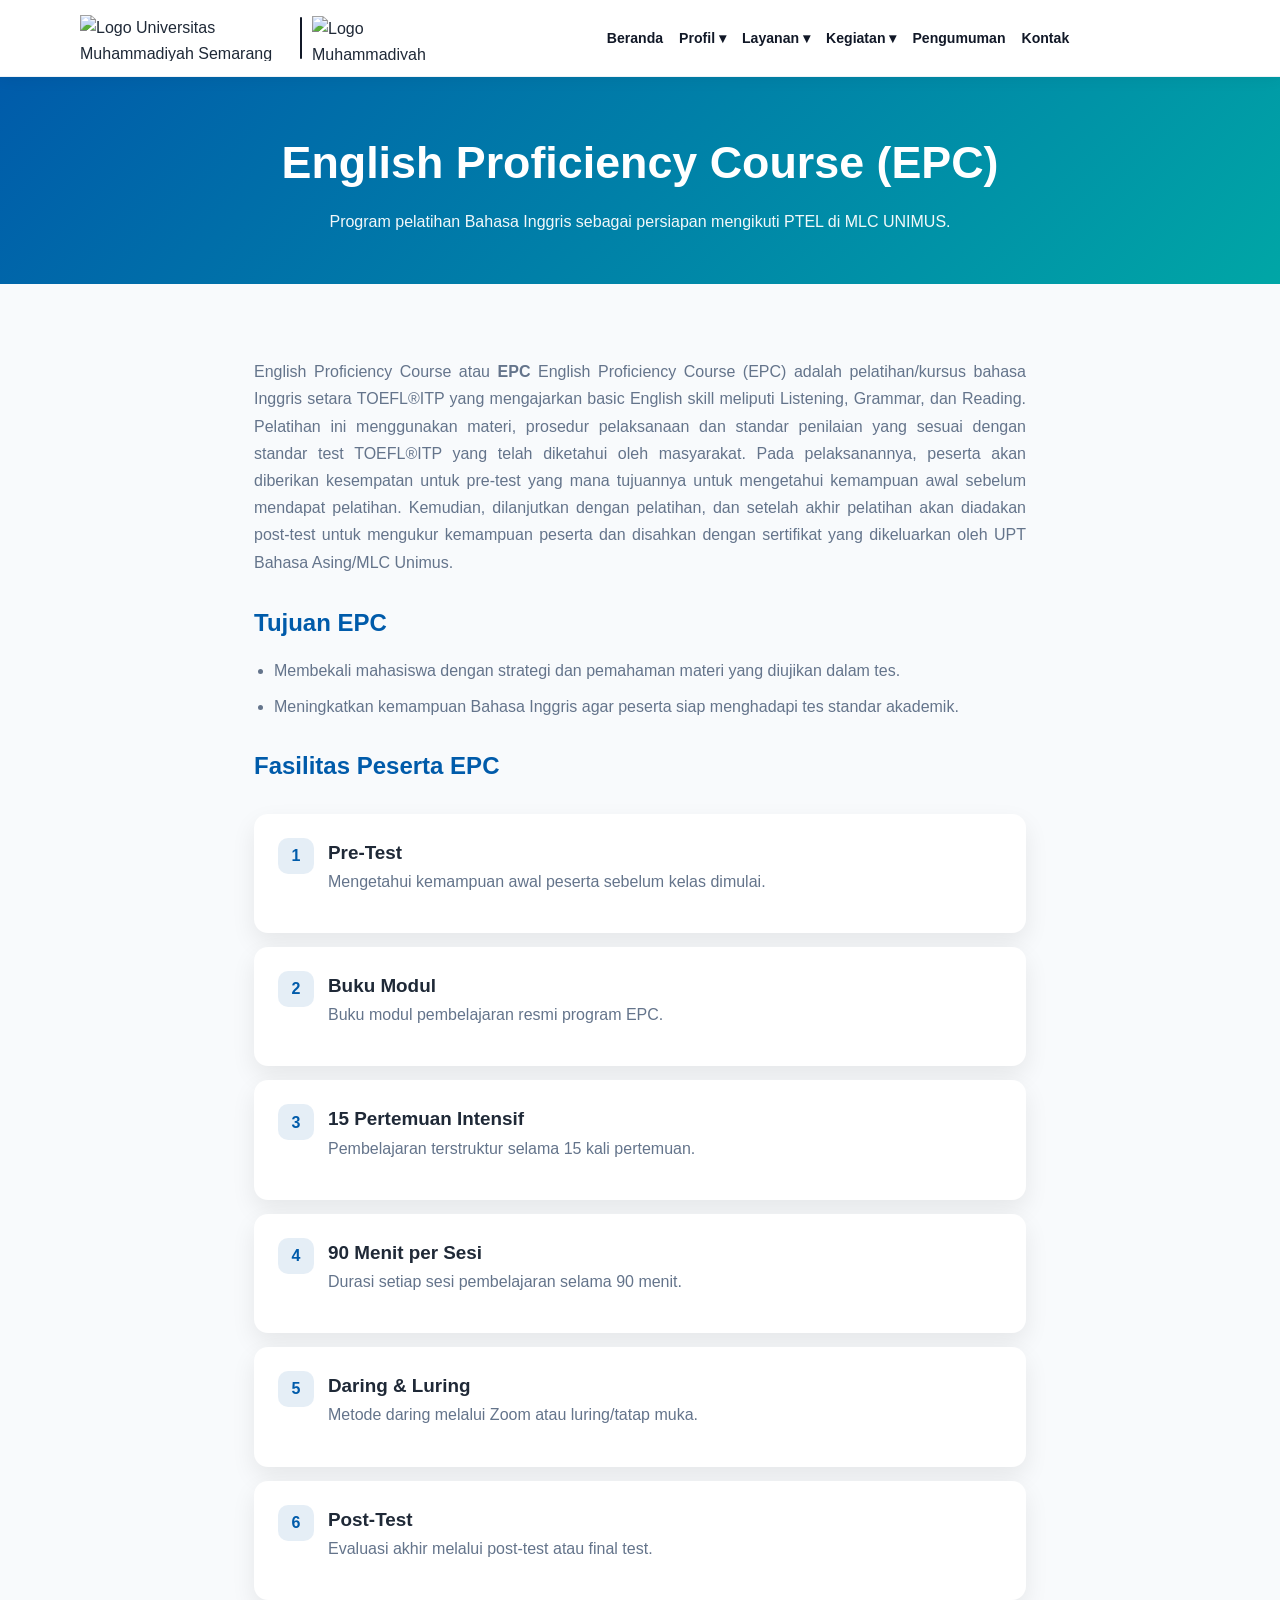
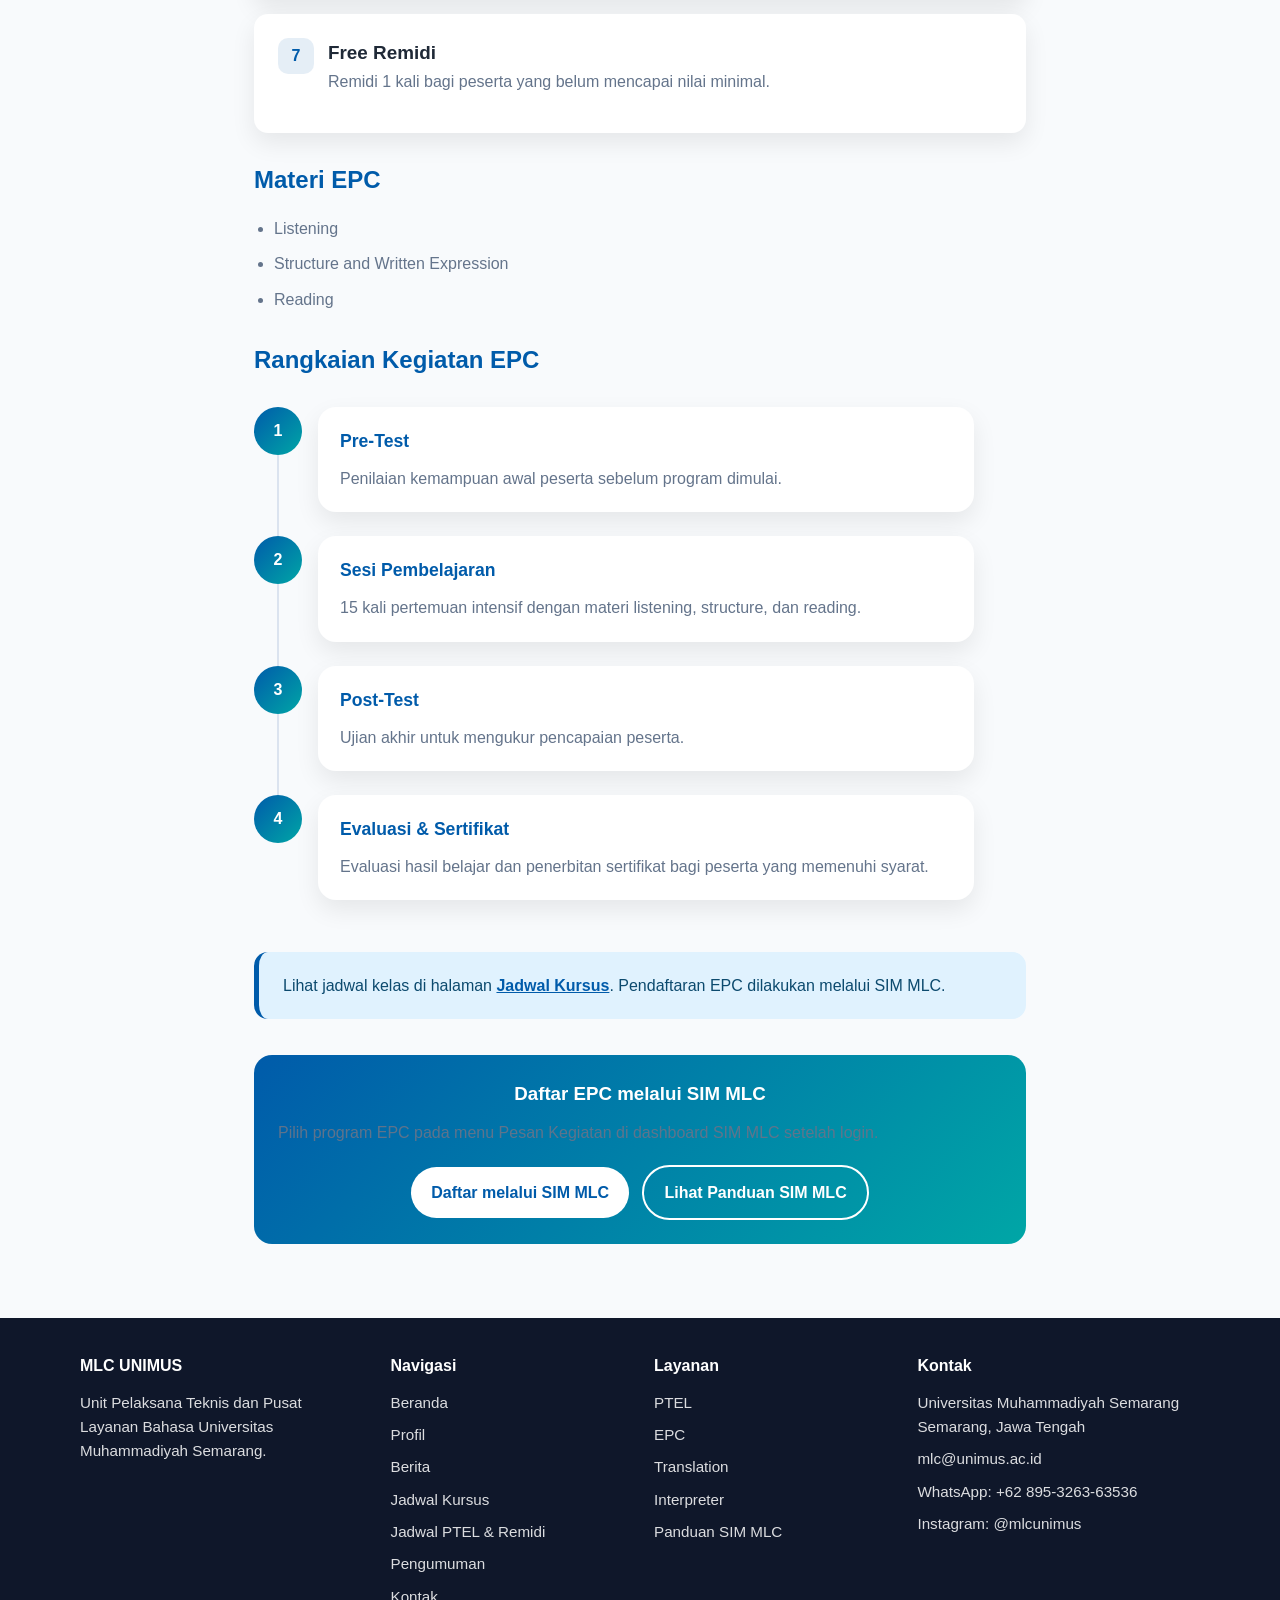
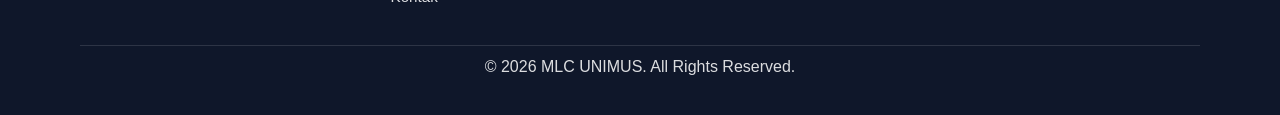
==== epc.html @ 9973e515 "Upload website MLC UNIMUS" ====
<!DOCTYPE html>
<html lang="id">
<head>
  <meta charset="UTF-8" />
  <meta name="viewport" content="width=device-width, initial-scale=1.0" />
  <title>EPC | MLC UNIMUS</title>
  <link rel="stylesheet" href="styles.css" />
</head>
<body data-page="epc">

  <div id="site-header"></div>

  <main>
    <section class="page-banner">
      <div class="container">
        <h1>English Proficiency Course (EPC)</h1>
        <p>Program pelatihan Bahasa Inggris sebagai persiapan mengikuti PTEL di MLC UNIMUS.</p>
      </div>
    </section>

    <section>
      <div class="container content-block">
        <p>
          English Proficiency Course atau <strong>EPC</strong> English Proficiency Course (EPC) adalah pelatihan/kursus bahasa Inggris setara TOEFL®ITP yang mengajarkan basic English skill meliputi Listening, Grammar, dan Reading. Pelatihan ini menggunakan materi, prosedur pelaksanaan dan standar penilaian yang sesuai dengan standar test TOEFL®ITP yang telah diketahui oleh masyarakat. Pada pelaksanannya, peserta akan diberikan kesempatan untuk pre-test yang mana tujuannya untuk mengetahui kemampuan awal sebelum mendapat pelatihan. Kemudian, dilanjutkan dengan pelatihan, dan setelah akhir pelatihan akan diadakan post-test untuk mengukur kemampuan peserta dan disahkan dengan sertifikat yang dikeluarkan oleh UPT Bahasa Asing/MLC Unimus.
        </p>

        <h2 style="color:var(--primary);margin:28px 0 12px;">Tujuan EPC</h2>
        <ul class="content-list">
          <li>Membekali mahasiswa dengan strategi dan pemahaman materi yang diujikan dalam tes.</li>
          <li>Meningkatkan kemampuan Bahasa Inggris agar peserta siap menghadapi tes standar akademik.</li>
        </ul>

        <h2 style="color:var(--primary);margin:28px 0 12px;">Fasilitas Peserta EPC</h2>
        <div class="feature-list">
          <div class="feature-item"><span>1</span><div><strong>Pre-Test</strong><p>Mengetahui kemampuan awal peserta sebelum kelas dimulai.</p></div></div>
          <div class="feature-item"><span>2</span><div><strong>Buku Modul</strong><p>Buku modul pembelajaran resmi program EPC.</p></div></div>
          <div class="feature-item"><span>3</span><div><strong>15 Pertemuan Intensif</strong><p>Pembelajaran terstruktur selama 15 kali pertemuan.</p></div></div>
          <div class="feature-item"><span>4</span><div><strong>90 Menit per Sesi</strong><p>Durasi setiap sesi pembelajaran selama 90 menit.</p></div></div>
          <div class="feature-item"><span>5</span><div><strong>Daring &amp; Luring</strong><p>Metode daring melalui Zoom atau luring/tatap muka.</p></div></div>
          <div class="feature-item"><span>6</span><div><strong>Post-Test</strong><p>Evaluasi akhir melalui post-test atau final test.</p></div></div>
          <div class="feature-item"><span>7</span><div><strong>Free Remidi</strong><p>Remidi 1 kali bagi peserta yang belum mencapai nilai minimal.</p></div></div>
        </div>

        <h2 style="color:var(--primary);margin:28px 0 12px;">Materi EPC</h2>
        <ul class="content-list">
          <li>Listening</li>
          <li>Structure and Written Expression</li>
          <li>Reading</li>
        </ul>

        <h2 style="color:var(--primary);margin:28px 0 12px;">Rangkaian Kegiatan EPC</h2>
        <div class="guide-timeline">
          <div class="guide-timeline-item">
            <div class="guide-timeline-marker">1</div>
            <div class="guide-timeline-body"><h3>Pre-Test</h3><p>Penilaian kemampuan awal peserta sebelum program dimulai.</p></div>
          </div>
          <div class="guide-timeline-item">
            <div class="guide-timeline-marker">2</div>
            <div class="guide-timeline-body"><h3>Sesi Pembelajaran</h3><p>15 kali pertemuan intensif dengan materi listening, structure, dan reading.</p></div>
          </div>
          <div class="guide-timeline-item">
            <div class="guide-timeline-marker">3</div>
            <div class="guide-timeline-body"><h3>Post-Test</h3><p>Ujian akhir untuk mengukur pencapaian peserta.</p></div>
          </div>
          <div class="guide-timeline-item">
            <div class="guide-timeline-marker">4</div>
            <div class="guide-timeline-body"><h3>Evaluasi &amp; Sertifikat</h3><p>Evaluasi hasil belajar dan penerbitan sertifikat bagi peserta yang memenuhi syarat.</p></div>
          </div>
        </div>

        <div class="info-box">
          <p>Lihat jadwal kelas di halaman <a href="jadwal-kursus.html">Jadwal Kursus</a>. Pendaftaran EPC dilakukan melalui SIM MLC.</p>
        </div>

        <div class="cta-box">
          <h3>Daftar EPC melalui SIM MLC</h3>
          <p>Pilih program EPC pada menu Pesan Kegiatan di dashboard SIM MLC setelah login.</p>
          <a href="http://sim.mlc.unimus.ac.id/login" class="btn btn-primary" target="_blank" rel="noopener">Daftar melalui SIM MLC</a>
          &nbsp;
          <a href="panduan-sim.html" class="btn btn-outline">Lihat Panduan SIM MLC</a>
        </div>
      </div>
    </section>
  </main>

  <div id="site-footer"></div>
  <script src="data.js"></script>
  <script src="main.js"></script>
</body>
</html>
---- styles.css ----
:root {
  --primary: #005baa;
  --secondary: #00a6a6;
  --dark: #1f2937;
  --light: #f8fafc;
  --muted: #64748b;
  --white: #ffffff;
  --radius: 18px;
  --shadow: 0 10px 25px rgba(0, 0, 0, 0.08);
}

* {
  margin: 0;
  padding: 0;
  box-sizing: border-box;
  scroll-behavior: smooth;
}

body {
  font-family: Arial, Helvetica, sans-serif;
  color: var(--dark);
  background: var(--light);
  line-height: 1.6;
}

a {
  text-decoration: none;
  color: inherit;
}

img {
  max-width: 100%;
  display: block;
}

.container {
  width: min(1120px, 92%);
  margin: auto;
}

header {
  position: sticky;
  top: 0;
  z-index: 1000;
  background: rgba(255, 255, 255, 0.95);
  backdrop-filter: blur(10px);
  box-shadow: 0 2px 15px rgba(0, 0, 0, 0.06);
}

.navbar {
  display: flex;
  justify-content: space-between;
  align-items: center;
  padding: 16px 0;
}

.brand {
  display: flex;
  align-items: center;
  gap: 12px;
  flex-shrink: 0;
  color: var(--primary);
}

.site-logo {
  height: 56px;
  width: auto;
  object-fit: contain;
  display: block;
}

@media (max-width: 768px) {
  .site-logo {
    height: 42px;
  }
}

nav {
  position: relative;
}

nav ul {
  list-style: none;
  display: flex;
  gap: 20px;
  align-items: center;
  flex-wrap: wrap;
  justify-content: flex-end;
}

.nav-dropdown {
  position: relative;
}

.nav-dropdown > button {
  background: none;
  border: none;
  font: inherit;
  font-weight: 600;
  color: var(--dark);
  cursor: pointer;
  padding: 0;
  display: flex;
  align-items: center;
  gap: 4px;
}

.nav-dropdown > button:hover,
.nav-dropdown.open > button {
  color: var(--primary);
}

.nav-dropdown ul {
  display: none;
  position: absolute;
  top: calc(100% + 10px);
  right: 0;
  min-width: 220px;
  flex-direction: column;
  align-items: stretch;
  gap: 0;
  background: var(--white);
  padding: 10px 0;
  border-radius: 14px;
  box-shadow: var(--shadow);
  z-index: 100;
}

.nav-dropdown.open ul {
  display: flex;
}

.nav-dropdown ul a {
  display: block;
  padding: 10px 18px;
}

.nav-dropdown ul a:hover {
  background: #eef6ff;
}

nav a {
  font-weight: 600;
  color: var(--dark);
  transition: 0.2s;
}

nav a:hover,
nav a.active {
  color: var(--primary);
}

.menu-toggle {
  display: none;
  border: none;
  background: var(--primary);
  color: var(--white);
  padding: 10px 12px;
  border-radius: 10px;
  cursor: pointer;
}

.hero {
  padding: 90px 0;
  background: linear-gradient(135deg, rgba(0, 91, 170, 0.95), rgba(0, 166, 166, 0.9)),
    url('https://images.unsplash.com/photo-1523050854058-8df90110c9f1?auto=format&fit=crop&w=1600&q=80');
  background-size: cover;
  background-position: center;
  color: var(--white);
}

.page-banner {
  padding: 64px 0;
  background: linear-gradient(135deg, var(--primary), var(--secondary));
  color: var(--white);
  text-align: center;
}

.page-banner h1 {
  font-size: clamp(1.8rem, 4vw, 2.8rem);
  margin-bottom: 10px;
}

.page-banner p {
  opacity: 0.95;
  max-width: 640px;
  margin: 0 auto;
}

.page-banner-sm {
  padding: 36px 0;
}

.hero-grid {
  display: grid;
  grid-template-columns: 1.15fr 0.85fr;
  gap: 40px;
  align-items: center;
}

.hero h1 {
  font-size: clamp(2.1rem, 5vw, 4rem);
  line-height: 1.12;
  margin-bottom: 20px;
}

.hero p {
  font-size: 1.08rem;
  opacity: 0.95;
  margin-bottom: 28px;
}

.button-group {
  display: flex;
  gap: 14px;
  flex-wrap: wrap;
}

.btn {
  display: inline-block;
  padding: 13px 20px;
  border-radius: 999px;
  font-weight: 700;
  transition: 0.25s;
}

.btn-primary {
  background: var(--white);
  color: var(--primary);
}

.btn-outline {
  border: 2px solid var(--white);
  color: var(--white);
}

.btn:hover {
  transform: translateY(-2px);
  box-shadow: 0 8px 20px rgba(0, 0, 0, 0.15);
}

.hero-card {
  background: rgba(255, 255, 255, 0.14);
  border: 1px solid rgba(255, 255, 255, 0.25);
  border-radius: var(--radius);
  padding: 28px;
  backdrop-filter: blur(8px);
}

.hero-card h3 {
  margin-bottom: 14px;
  font-size: 1.35rem;
}

.hero-card li {
  margin-left: 20px;
  margin-bottom: 8px;
}

section {
  padding: 76px 0;
  scroll-margin-top: 88px;
}

.section-title {
  text-align: center;
  margin-bottom: 42px;
}

.section-title span {
  color: var(--secondary);
  font-weight: 800;
  text-transform: uppercase;
  letter-spacing: 1px;
  font-size: 0.88rem;
}

.section-title h2 {
  font-size: clamp(1.8rem, 4vw, 2.6rem);
  margin-top: 8px;
  color: var(--dark);
}

.section-title p {
  color: var(--muted);
  max-width: 680px;
  margin: 10px auto 0;
}

.cards {
  display: grid;
  grid-template-columns: repeat(3, 1fr);
  gap: 22px;
}

.cards-services {
  grid-template-columns: repeat(4, 1fr);
}

.card {
  background: var(--white);
  border-radius: var(--radius);
  padding: 26px;
  box-shadow: var(--shadow);
  transition: 0.25s;
}

.card:hover {
  transform: translateY(-5px);
}

a.card {
  display: block;
  color: inherit;
}

.hero-card a {
  color: var(--white);
  text-decoration: underline;
  text-underline-offset: 3px;
}

.icon {
  width: 52px;
  height: 52px;
  border-radius: 14px;
  background: rgba(0, 91, 170, 0.1);
  color: var(--primary);
  display: grid;
  place-items: center;
  font-size: 1.6rem;
  margin-bottom: 18px;
}

.card h3 {
  margin-bottom: 10px;
  color: var(--primary);
}

.card p {
  color: var(--muted);
}

.about-grid {
  display: grid;
  grid-template-columns: 0.9fr 1.1fr;
  gap: 36px;
  align-items: center;
}

.about-image {
  min-height: 360px;
  border-radius: var(--radius);
  background: url('images/cover.png');
  background-size: cover;
  background-position: center;
  box-shadow: var(--shadow);
}

.about-content h2 {
  font-size: 2.1rem;
  margin-bottom: 16px;
}

.about-content p {
  color: var(--muted);
  margin-bottom: 14px;
}

.stats {
  display: grid;
  grid-template-columns: repeat(3, 1fr);
  gap: 16px;
  margin-top: 24px;
}

.stat {
  background: var(--white);
  border-radius: 16px;
  padding: 20px;
  text-align: center;
  box-shadow: var(--shadow);
}

.stat strong {
  display: block;
  font-size: 1.7rem;
  color: var(--primary);
}

.program-list {
  display: grid;
  grid-template-columns: repeat(2, 1fr);
  gap: 18px;
}

.program-item {
  background: var(--white);
  padding: 22px;
  border-radius: var(--radius);
  box-shadow: var(--shadow);
  border-left: 5px solid var(--secondary);
}

.program-item h3 {
  color: var(--primary);
  margin-bottom: 8px;
}

.program-item p {
  color: var(--muted);
}

.gallery {
  display: grid;
  grid-template-columns: repeat(3, 1fr);
  gap: 18px;
}

.gallery-item {
  height: 230px;
  border-radius: var(--radius);
  background-size: cover;
  background-position: center;
  box-shadow: var(--shadow);
  overflow: hidden;
  position: relative;
}

.gallery-item::after {
  content: attr(data-title);
  position: absolute;
  left: 0;
  right: 0;
  bottom: 0;
  padding: 16px;
  color: var(--white);
  font-weight: 700;
  background: linear-gradient(transparent, rgba(0, 0, 0, 0.75));
}

.contact-grid {
  display: grid;
  grid-template-columns: 0.8fr 1.2fr;
  gap: 24px;
}

.contact-info,
.contact-form {
  background: var(--white);
  padding: 28px;
  border-radius: var(--radius);
  box-shadow: var(--shadow);
}

.contact-info p {
  margin-bottom: 14px;
  color: var(--muted);
}

form {
  display: grid;
  gap: 14px;
}

input,
textarea,
select {
  width: 100%;
  padding: 13px 14px;
  border: 1px solid #dbe3ef;
  border-radius: 12px;
  font: inherit;
  outline: none;
}

input:focus,
textarea:focus,
select:focus {
  border-color: var(--primary);
}

textarea {
  min-height: 120px;
  resize: vertical;
}

.submit-btn {
  border: none;
  background: var(--primary);
  color: var(--white);
  padding: 14px 18px;
  border-radius: 12px;
  font-weight: 700;
  cursor: pointer;
  transition: 0.2s;
}

.submit-btn:hover {
  background: #00437f;
}

footer {
  background: #0f172a;
  color: var(--white);
  padding: 35px 0;
  text-align: center;
}

footer p {
  opacity: 0.85;
}

.footer-grid {
  display: grid;
  grid-template-columns: 1.2fr 1fr 1fr;
  gap: 28px;
  text-align: left;
  margin-bottom: 28px;
}

.footer-grid h4 {
  margin-bottom: 12px;
  color: var(--white);
}

.footer-grid a,
.footer-grid p {
  display: block;
  opacity: 0.85;
  margin-bottom: 8px;
  font-size: 0.95rem;
}

.footer-grid a:hover {
  opacity: 1;
  color: var(--secondary);
}

.section-alt {
  background: #eef6ff;
}

.content-block {
  max-width: 820px;
  margin: 0 auto;
}

.content-block p {
  color: var(--muted);
  margin-bottom: 14px;
}

.feature-list {
  display: grid;
  gap: 14px;
  margin: 28px 0;
}

.feature-item {
  display: flex;
  gap: 14px;
  align-items: flex-start;
  background: var(--white);
  padding: 18px 20px;
  border-radius: 14px;
  box-shadow: var(--shadow);
}

.feature-item span {
  flex-shrink: 0;
  width: 36px;
  height: 36px;
  border-radius: 10px;
  background: rgba(0, 91, 170, 0.1);
  color: var(--primary);
  display: grid;
  place-items: center;
  font-weight: 800;
}

.cta-box {
  background: linear-gradient(135deg, var(--primary), var(--secondary));
  color: var(--white);
  padding: 32px;
  border-radius: var(--radius);
  text-align: center;
  margin-top: 36px;
}

.cta-box h3 {
  margin-bottom: 10px;
}

.cta-box p {
  opacity: 0.95;
  margin-bottom: 18px;
}

.cta-box .btn-primary {
  background: var(--white);
  color: var(--primary);
}

.cta-box .btn-outline {
  border-color: var(--white);
  color: var(--white);
}

.news-grid {
  display: grid;
  grid-template-columns: repeat(3, 1fr);
  gap: 22px;
}

.news-card {
  background: var(--white);
  border-radius: var(--radius);
  overflow: hidden;
  box-shadow: var(--shadow);
  transition: 0.25s;
}

.news-card:hover {
  transform: translateY(-4px);
}

.news-thumb {
  height: 180px;
  background-size: cover;
  background-position: center;
}

.news-body {
  padding: 22px;
}

.news-meta {
  font-size: 0.85rem;
  color: var(--secondary);
  font-weight: 700;
  margin-bottom: 8px;
}

.news-card h3 {
  color: var(--primary);
  margin-bottom: 10px;
  font-size: 1.1rem;
}

.news-card p {
  color: var(--muted);
  font-size: 0.95rem;
  margin-bottom: 14px;
}

.read-more {
  color: var(--primary);
  font-weight: 700;
  font-size: 0.9rem;
}

.announcement-list {
  display: grid;
  gap: 16px;
  max-width: 900px;
  margin: 0 auto;
}

.announcement-item {
  display: grid;
  grid-template-columns: auto 1fr;
  gap: 20px;
  align-items: start;
  background: var(--white);
  padding: 22px 24px;
  border-radius: var(--radius);
  box-shadow: var(--shadow);
  border-left: 5px solid var(--primary);
}

.announcement-date {
  text-align: center;
  min-width: 64px;
}

.announcement-date strong {
  display: block;
  font-size: 1.6rem;
  color: var(--primary);
  line-height: 1;
}

.announcement-date span {
  font-size: 0.8rem;
  color: var(--muted);
  text-transform: uppercase;
}

.announcement-item h3 {
  color: var(--primary);
  margin-bottom: 8px;
}

.announcement-item p {
  color: var(--muted);
}

.badge {
  display: inline-block;
  padding: 4px 10px;
  border-radius: 999px;
  font-size: 0.75rem;
  font-weight: 700;
  background: rgba(0, 166, 166, 0.15);
  color: var(--secondary);
  margin-bottom: 8px;
}

.badge-urgent {
  background: rgba(220, 38, 38, 0.12);
  color: #b91c1c;
}

.two-col {
  display: grid;
  grid-template-columns: 1fr 1fr;
  gap: 36px;
  align-items: center;
}

.service-hero-image {
  min-height: 320px;
  border-radius: var(--radius);
  background-size: cover;
  background-position: center;
  box-shadow: var(--shadow);
}

.preview-row {
  display: flex;
  justify-content: center;
  flex-wrap: wrap;
  gap: 12px;
  margin-top: 28px;
}

.welcome-box {
  display: grid;
  grid-template-columns: auto 1fr;
  gap: 24px;
  align-items: center;
  background: var(--white);
  padding: 32px;
  border-radius: var(--radius);
  box-shadow: var(--shadow);
  border-left: 6px solid var(--secondary);
}

.welcome-avatar {
  width: 88px;
  height: 88px;
  border-radius: 50%;
  background: linear-gradient(135deg, var(--primary), var(--secondary));
  display: grid;
  place-items: center;
  color: var(--white);
  font-weight: 800;
  font-size: 1.5rem;
}

.welcome-box blockquote {
  color: var(--muted);
  font-style: italic;
  margin: 12px 0;
}

.welcome-box cite {
  color: var(--primary);
  font-weight: 700;
  font-style: normal;
}

.cta-register {
  display: grid;
  grid-template-columns: 1fr 1fr;
  gap: 20px;
}

.cta-register-card {
  background: var(--white);
  padding: 28px;
  border-radius: var(--radius);
  box-shadow: var(--shadow);
  text-align: center;
  border-top: 4px solid var(--primary);
}

.cta-register-card.epc {
  border-top-color: var(--secondary);
}

.cta-register-card h3 {
  color: var(--primary);
  margin-bottom: 10px;
}

.cta-register-card p {
  color: var(--muted);
  margin-bottom: 16px;
  font-size: 0.95rem;
}

.btn-solid-primary {
  background: var(--primary);
  color: var(--white);
}

.btn-solid-secondary {
  background: var(--secondary);
  color: var(--white);
}

.contact-short {
  background: linear-gradient(135deg, #0f172a, var(--primary));
  color: var(--white);
  border-radius: var(--radius);
  padding: 36px;
}

.contact-short-grid {
  display: grid;
  grid-template-columns: repeat(3, 1fr);
  gap: 24px;
  margin-top: 20px;
}

.contact-short-item strong {
  display: block;
  color: var(--secondary);
  margin-bottom: 6px;
}

.contact-short-item p,
.contact-short-item a {
  opacity: 0.92;
  font-size: 0.95rem;
}

.cards-services-5 {
  grid-template-columns: repeat(auto-fit, minmax(190px, 1fr));
}

.filter-bar {
  display: flex;
  flex-wrap: wrap;
  gap: 10px;
  justify-content: center;
  margin-bottom: 32px;
}

.filter-btn {
  padding: 8px 16px;
  border-radius: 999px;
  border: 2px solid #dbe3ef;
  font-weight: 600;
  font-size: 0.88rem;
  color: var(--dark);
  transition: 0.2s;
}

.filter-btn:hover,
.filter-btn.active {
  background: var(--primary);
  border-color: var(--primary);
  color: var(--white);
}

.btn-read {
  display: inline-block;
}

.article-detail {
  max-width: 820px;
  margin: 0 auto;
  background: var(--white);
  padding: 36px;
  border-radius: var(--radius);
  box-shadow: var(--shadow);
}

.article-detail h1 {
  font-size: clamp(1.6rem, 4vw, 2.2rem);
  color: var(--primary);
  margin: 12px 0 20px;
  line-height: 1.3;
}

.article-image {
  height: 360px;
  border-radius: var(--radius);
  background-size: cover;
  background-position: center;
  margin-bottom: 24px;
}

.article-content p {
  color: var(--muted);
  margin-bottom: 16px;
  font-size: 1.02rem;
}

.btn-back {
  display: inline-block;
  margin-top: 24px;
  padding: 12px 20px;
  background: var(--primary);
  color: var(--white);
  border-radius: 999px;
  font-weight: 700;
}

.empty-state {
  text-align: center;
  padding: 48px 20px;
  color: var(--muted);
}

.announcement-compact {
  max-width: none;
}

.announcement-official {
  background: var(--white);
  border: 2px solid #dbe3ef;
  border-radius: var(--radius);
  overflow: hidden;
  box-shadow: var(--shadow);
  max-width: 900px;
  margin: 0 auto;
}

.announcement-official-header {
  display: flex;
  justify-content: space-between;
  align-items: center;
  padding: 16px 24px;
  background: linear-gradient(90deg, var(--primary), var(--secondary));
  color: var(--white);
}

.official-stamp {
  font-weight: 800;
  letter-spacing: 2px;
  font-size: 0.85rem;
}

.announcement-official-header .announcement-date strong,
.announcement-official-header .announcement-date span {
  color: var(--white);
}

.announcement-official-body {
  padding: 24px 28px 28px;
}

.announcement-official-body h3 {
  color: var(--primary);
  margin: 8px 0 12px;
  font-size: 1.25rem;
}

.announcement-official-body p {
  color: var(--muted);
  line-height: 1.7;
}

#pengumuman-list {
  display: grid;
  gap: 20px;
}

.profil-section {
  padding-top: 48px;
  margin-top: -20px;
}

.profil-section h2 {
  color: var(--primary);
  margin-bottom: 16px;
  font-size: 1.8rem;
}

.org-chart {
  display: grid;
  gap: 12px;
  margin-top: 20px;
}

.org-level {
  display: flex;
  justify-content: center;
  flex-wrap: wrap;
  gap: 12px;
}

.org-box {
  background: var(--white);
  border: 2px solid var(--primary);
  border-radius: 12px;
  padding: 14px 20px;
  text-align: center;
  min-width: 160px;
  box-shadow: var(--shadow);
}

.org-box strong {
  display: block;
  color: var(--primary);
  margin-bottom: 4px;
}

.org-box span {
  font-size: 0.85rem;
  color: var(--muted);
}

.org-box.head {
  background: linear-gradient(135deg, var(--primary), var(--secondary));
  color: var(--white);
  border-color: transparent;
}

.org-box.head strong,
.org-box.head span {
  color: var(--white);
}

.visi-misi-grid {
  display: grid;
  grid-template-columns: 1fr 1fr;
  gap: 22px;
}

.vm-card {
  background: var(--white);
  padding: 28px;
  border-radius: var(--radius);
  box-shadow: var(--shadow);
  border-top: 4px solid var(--secondary);
}

.vm-card h3 {
  color: var(--primary);
  margin-bottom: 12px;
}

.vm-card ul {
  margin-left: 20px;
  color: var(--muted);
}

.vm-card li {
  margin-bottom: 8px;
}

.footer-grid-4 {
  grid-template-columns: 1.2fr 1fr 1fr 1.2fr;
}

.footer-copy {
  text-align: center;
  opacity: 0.85;
  padding-top: 8px;
  border-top: 1px solid rgba(255, 255, 255, 0.15);
}

.schedule-table-wrap {
  overflow-x: auto;
  background: var(--white);
  border-radius: var(--radius);
  box-shadow: var(--shadow);
}

.schedule-table {
  width: 100%;
  border-collapse: collapse;
  font-size: 0.95rem;
}

.schedule-table th,
.schedule-table td {
  padding: 14px 16px;
  text-align: left;
  border-bottom: 1px solid #e8eef5;
}

.schedule-table th {
  background: var(--primary);
  color: var(--white);
  font-weight: 700;
}

.schedule-table tbody tr:hover {
  background: #f8fbff;
}

.schedule-table td .badge {
  margin-bottom: 0;
}

.info-box {
  background: #e0f2fe;
  border-left: 5px solid var(--primary);
  padding: 20px 24px;
  border-radius: 14px;
  margin: 24px 0;
  color: #0c4a6e;
}

.info-box p {
  color: #0c4a6e;
  margin-bottom: 8px;
}

.info-box p:last-child {
  margin-bottom: 0;
}

.info-box a {
  color: var(--primary);
  font-weight: 700;
  text-decoration: underline;
}

.step-cards {
  display: grid;
  grid-template-columns: repeat(4, 1fr);
  gap: 18px;
  margin: 28px 0;
}

.step-card {
  background: var(--white);
  padding: 22px 18px;
  border-radius: var(--radius);
  box-shadow: var(--shadow);
  text-align: center;
  border-top: 4px solid var(--secondary);
}

.step-card .step-num {
  width: 40px;
  height: 40px;
  margin: 0 auto 12px;
  border-radius: 50%;
  background: var(--primary);
  color: var(--white);
  display: grid;
  place-items: center;
  font-weight: 800;
  font-size: 1.1rem;
}

.step-card h3 {
  color: var(--primary);
  font-size: 1rem;
  margin-bottom: 8px;
}

.step-card p {
  color: var(--muted);
  font-size: 0.9rem;
  margin: 0;
}

.guide-timeline {
  display: grid;
  gap: 0;
  margin: 28px 0;
  max-width: 720px;
}

.guide-timeline-item {
  display: grid;
  grid-template-columns: 48px 1fr;
  gap: 16px;
  padding-bottom: 24px;
  position: relative;
}

.guide-timeline-item:not(:last-child)::before {
  content: "";
  position: absolute;
  left: 23px;
  top: 48px;
  bottom: 0;
  width: 2px;
  background: #dbe3ef;
}

.guide-timeline-marker {
  width: 48px;
  height: 48px;
  border-radius: 50%;
  background: linear-gradient(135deg, var(--primary), var(--secondary));
  color: var(--white);
  display: grid;
  place-items: center;
  font-weight: 800;
  flex-shrink: 0;
  position: relative;
  z-index: 1;
}

.guide-timeline-body {
  background: var(--white);
  padding: 20px 22px;
  border-radius: var(--radius);
  box-shadow: var(--shadow);
}

.guide-timeline-body h3 {
  color: var(--primary);
  margin-bottom: 10px;
  font-size: 1.1rem;
}

.guide-timeline-body p,
.guide-timeline-body ul {
  color: var(--muted);
  margin-bottom: 0;
}

.guide-timeline-body ul {
  margin-left: 20px;
  margin-top: 10px;
}

.guide-timeline-body li {
  margin-bottom: 6px;
}

.guide-block {
  margin-bottom: 48px;
}

.guide-block h2 {
  color: var(--primary);
  font-size: 1.5rem;
  margin-bottom: 16px;
  padding-bottom: 10px;
  border-bottom: 2px solid #e8eef5;
}

.content-list {
  margin: 16px 0 0 20px;
  color: var(--muted);
}

.content-list li {
  margin-bottom: 10px;
}

.faq-list {
  display: grid;
  gap: 14px;
  max-width: 820px;
}

.faq-item {
  background: var(--white);
  border-radius: var(--radius);
  box-shadow: var(--shadow);
  padding: 20px 24px;
  border-left: 4px solid var(--secondary);
}

.faq-item h3 {
  color: var(--primary);
  font-size: 1.02rem;
  margin-bottom: 10px;
}

.faq-item p {
  color: var(--muted);
  margin: 0;
  font-size: 0.95rem;
}

.btn-external {
  margin-top: 8px;
}

@media (max-width: 900px) {
  .step-cards {
    grid-template-columns: repeat(2, 1fr);
  }

  .hero-grid,
  .about-grid,
  .contact-grid,
  .two-col {
    grid-template-columns: 1fr;
  }

  .cards,
  .cards-services,
  .gallery,
  .news-grid {
    grid-template-columns: repeat(2, 1fr);
  }

  .footer-grid,
  .footer-grid-4 {
    grid-template-columns: 1fr 1fr;
  }

  .cta-register,
  .contact-short-grid,
  .visi-misi-grid,
  .welcome-box {
    grid-template-columns: 1fr;
  }
}

@media (max-width: 700px) {
  .menu-toggle {
    display: block;
  }

  nav > ul {
    display: none;
    position: absolute;
    top: 76px;
    left: 0;
    right: 0;
    background: var(--white);
    flex-direction: column;
    padding: 20px;
    box-shadow: var(--shadow);
    align-items: stretch;
  }

  nav > ul.show {
    display: flex;
  }

  .nav-dropdown ul {
    position: static;
    box-shadow: none;
    padding: 8px 0 8px 12px;
    display: none;
  }

  .nav-dropdown.open ul {
    display: flex;
  }

  .cards,
  .program-list,
  .gallery,
  .stats,
  .news-grid,
  .footer-grid,
  .two-col {
    grid-template-columns: 1fr;
  }

  .hero {
    padding: 65px 0;
  }

  .announcement-item {
    grid-template-columns: 1fr;
  }

  .footer-grid-4 {
    grid-template-columns: 1fr;
  }

  .article-image {
    height: 220px;
  }

  .step-cards {
    grid-template-columns: 1fr;
  }

  .schedule-table th,
  .schedule-table td {
    padding: 10px 12px;
    font-size: 0.85rem;
  }
}
.info-grid {
  display: grid;
  grid-template-columns: repeat(3, 1fr);
  gap: 18px;
}

.info-card {
  background: var(--white);
  border-radius: var(--radius);
  padding: 22px;
  box-shadow: var(--shadow);
  border-left: 5px solid var(--secondary);
}

.info-card h3 {
  color: var(--primary);
  margin-bottom: 8px;
}

.info-card p {
  color: var(--muted);
}

.steps-list {
  display: grid;
  gap: 18px;
  margin-top: 24px;
}

.step-item {
  display: grid;
  grid-template-columns: 56px 1fr;
  gap: 18px;
  background: var(--white);
  padding: 22px;
  border-radius: var(--radius);
  box-shadow: var(--shadow);
}

.step-number {
  width: 46px;
  height: 46px;
  border-radius: 50%;
  background: var(--primary);
  color: var(--white);
  display: grid;
  place-items: center;
  font-weight: 800;
}

.step-item h3 {
  color: var(--primary);
  margin-bottom: 8px;
}

.step-item p {
  color: var(--muted);
}

.note-box {
  background: #e0f2fe;
  border-left: 5px solid var(--primary);
  padding: 22px;
  border-radius: var(--radius);
  color: #075985;
}

.note-box h3 {
  margin-bottom: 8px;
  color: var(--primary);
}

@media (max-width: 900px) {
  .info-grid {
    grid-template-columns: repeat(2, 1fr);
  }
}

@media (max-width: 640px) {
  .info-grid {
    grid-template-columns: 1fr;
  }

  .step-item {
    grid-template-columns: 1fr;
  }
}
.steps-list {
  display: grid;
  gap: 18px;
  margin-top: 24px;
}

.step-item {
  display: grid;
  grid-template-columns: 56px 1fr;
  gap: 18px;
  background: var(--white);
  padding: 22px;
  border-radius: var(--radius);
  box-shadow: var(--shadow);
}

.step-number {
  width: 46px;
  height: 46px;
  border-radius: 50%;
  background: var(--primary);
  color: var(--white);
  display: grid;
  place-items: center;
  font-weight: 800;
}

.step-item h3 {
  color: var(--primary);
  margin-bottom: 8px;
}

.step-item p {
  color: var(--muted);
}

.note-box {
  background: #e0f2fe;
  border-left: 5px solid var(--primary);
  padding: 22px;
  border-radius: var(--radius);
  color: #075985;
}

.note-box h3 {
  margin-bottom: 8px;
  color: var(--primary);
}

@media (max-width: 640px) {
  .step-item {
    grid-template-columns: 1fr;
  }
}
.content-block p {
  text-align: justify;
}
.content-block p,
.about-content p,
.info-box p,
.note-box p,
.cta-box p,
.step-item p,
.feature-item p,
.vm-card p,
.program-item p,
.card p {
  text-align: justify;
  text-justify: inter-word;
}
.news-card p,
.news-detail p,
.berita-card p,
.berita-detail p,
.article-content p,
.detail-content p,
.post-content p,
.news-content p,
#news-list p,
#berita-list p,
#detail-berita p {
  text-align: justify;
  text-justify: inter-word;
}
.info-grid {
  display: grid;
  grid-template-columns: repeat(3, 1fr);
  gap: 18px;
}

.info-card {
  background: var(--white);
  border-radius: var(--radius);
  padding: 22px;
  box-shadow: var(--shadow);
  border-left: 5px solid var(--secondary);
}

.info-card h3 {
  color: var(--primary);
  margin-bottom: 10px;
}

.info-card p {
  color: var(--muted);
  margin-bottom: 8px;
  text-align: justify;
}

.table-responsive {
  width: 100%;
  overflow-x: auto;
  margin-top: 16px;
}

.schedule-table {
  width: 100%;
  border-collapse: collapse;
  background: var(--white);
  border-radius: var(--radius);
  overflow: hidden;
  box-shadow: var(--shadow);
}

.schedule-table th,
.schedule-table td {
  padding: 14px 16px;
  text-align: left;
  border-bottom: 1px solid #e5e7eb;
}

.schedule-table th {
  background: var(--primary);
  color: var(--white);
  font-weight: 800;
}

.schedule-table td {
  color: var(--dark);
}

.schedule-table tbody tr:nth-child(even) {
  background: #f8fafc;
}

.investment-grid {
  display: grid;
  grid-template-columns: repeat(2, 1fr);
  gap: 18px;
  margin-top: 16px;
}

.investment-card {
  background: var(--white);
  border-radius: var(--radius);
  padding: 22px;
  box-shadow: var(--shadow);
  border-left: 5px solid var(--secondary);
}

.investment-card h3 {
  color: var(--primary);
  margin-bottom: 10px;
}

.investment-card p {
  color: var(--muted);
  margin-bottom: 8px;
}

@media (max-width: 900px) {
  .info-grid {
    grid-template-columns: 1fr;
  }
}

@media (max-width: 700px) {
  .investment-grid {
    grid-template-columns: 1fr;
  }

  .schedule-table th,
  .schedule-table td {
    padding: 12px;
    font-size: 0.92rem;
  }
}
.cards-services-4 {
  grid-template-columns: repeat(4, 1fr);
}

.cards-services-4 .card {
  min-height: auto;
  padding: 24px;
}

.cards-services-4 .card h3 {
  font-size: 1.18rem;
}

.cards-services-4 .card p {
  font-size: 1rem;
  line-height: 1.65;
}

.hero-card li {
  margin-bottom: 10px;
  line-height: 1.5;
}

.section-title p,
.card p,
.step-card p,
.cta-register-card p,
.contact-short p,
.contact-short-item p {
  font-size: 1rem;
  line-height: 1.65;
}

@media (max-width: 1000px) {
  .cards-services-4 {
    grid-template-columns: repeat(2, 1fr);
  }
}

@media (max-width: 640px) {
  .cards-services-4 {
    grid-template-columns: 1fr;
  }
}
.tujuan-grid {
  display: grid;
  grid-template-columns: repeat(2, 1fr);
  gap: 20px;
}

.tujuan-card {
  background: var(--white);
  border-radius: var(--radius);
  padding: 24px;
  box-shadow: var(--shadow);
  border-left: 5px solid var(--secondary);
}

.tujuan-main {
  grid-column: 1 / -1;
  border-left-color: var(--primary);
}

.tujuan-card h3 {
  color: var(--primary);
  margin-bottom: 10px;
  font-size: 1.2rem;
}

.tujuan-card p {
  color: var(--muted);
  font-size: 1rem;
  line-height: 1.7;
  text-align: justify;
}

.tujuan-number {
  width: 42px;
  height: 42px;
  border-radius: 50%;
  background: var(--primary);
  color: var(--white);
  display: grid;
  place-items: center;
  font-weight: 800;
  margin-bottom: 14px;
}

@media (max-width: 800px) {
  .tujuan-grid {
    grid-template-columns: 1fr;
  }
}
.card,
.info-card,
.feature-item,
.step-item,
.vm-card,
.tujuan-card,
.cta-box,
.content-block {
  padding: 24px;
}

.card p,
.info-card p,
.feature-item p,
.step-item p,
.vm-card p,
.tujuan-card p,
.cta-box p,
.content-block p {
  font-size: 1rem;
  line-height: 1.7;
}

.card h3,
.info-card h3,
.feature-item strong,
.step-item h3,
.vm-card h3,
.tujuan-card h3 {
  font-size: 1.18rem;
}

.cards .card {
  min-height: auto;
}

.section-title p {
  font-size: 1rem;
  line-height: 1.65;
}
.hero-card {
  max-width: 430px;
  padding: 30px;
}

.hero-card h3 {
  font-size: 1.35rem;
  margin-bottom: 16px;
}

.hero-card li {
  font-size: 1rem;
  margin-bottom: 12px;
}
.cards-services-4 .card {
  padding: 28px;
  min-height: 250px;
}

.cards-services-4 .card p {
  text-align: left;
  font-size: 1rem;
  line-height: 1.6;
}

.cards-services-4 .card h3 {
  font-size: 1.18rem;
  margin-top: 12px;
  margin-bottom: 12px;
}
section {
  padding: 64px 0;
}

.section-title {
  margin-bottom: 34px;
}

.section-title h2 {
  margin-bottom: 10px;
}

.preview-row {
  margin-top: 24px;
}
.cta-register-card {
  padding: 30px;
}

.cta-register-card h3 {
  font-size: 1.25rem;
}

.cta-register-card p {
  font-size: 1rem;
  line-height: 1.6;
}
.hero-card {
  max-width: 430px;
  padding: 30px;
}

.hero-card h3 {
  font-size: 1.35rem;
  margin-bottom: 16px;
}

.hero-card li {
  font-size: 1rem;
  margin-bottom: 12px;
}

section {
  padding: 64px 0;
}

.section-title {
  margin-bottom: 34px;
}

.section-title h2 {
  margin-bottom: 10px;
}

.preview-row {
  margin-top: 24px;
}

.cards-services-4 .card {
  padding: 28px;
  min-height: 250px;
}

.cards-services-4 .card p {
  text-align: left;
  font-size: 1rem;
  line-height: 1.6;
}

.cards-services-4 .card h3 {
  font-size: 1.18rem;
  margin-top: 12px;
  margin-bottom: 12px;
}

.cta-register-card {
  padding: 30px;
}

.cta-register-card h3 {
  font-size: 1.25rem;
}

.cta-register-card p {
  font-size: 1rem;
  line-height: 1.6;
}

.announcement-list p,
.announcement-card p {
  font-size: 1rem;
  line-height: 1.65;
}
/* ===== Revisi Beranda - Proporsi Card & Spacing ===== */

body .cards-services-4 .card {
  padding: 28px !important;
  min-height: 230px !important;
}

body .cards-services-4 .card p {
  text-align: left !important;
  font-size: 1rem !important;
  line-height: 1.6 !important;
  word-spacing: normal !important;
}

body .cards-services-4 .card h3 {
  font-size: 1.18rem !important;
  margin-top: 12px !important;
  margin-bottom: 12px !important;
}

body .hero-card {
  max-width: 430px !important;
  padding: 30px !important;
}

body .hero-card h3 {
  font-size: 1.35rem !important;
  margin-bottom: 16px !important;
}

body .hero-card li {
  font-size: 1rem !important;
  margin-bottom: 12px !important;
}

body section {
  padding: 56px 0 !important;
}

body .section-title {
  margin-bottom: 30px !important;
}

body .preview-row {
  margin-top: 22px !important;
}
/* ===== Compact Beranda MLC ===== */

body .hero {
  padding: 70px 0 !important;
  min-height: auto !important;
}

body .hero h1 {
  font-size: clamp(2.4rem, 4vw, 4.2rem) !important;
  line-height: 1.12 !important;
  margin-bottom: 22px !important;
}

body .hero p {
  font-size: 1.05rem !important;
  line-height: 1.7 !important;
  max-width: 680px !important;
}

body .hero-grid {
  gap: 48px !important;
  align-items: center !important;
}

body .hero-card {
  padding: 28px !important;
  max-width: 420px !important;
}

body section {
  padding: 50px 0 !important;
}

body .section-alt {
  padding: 50px 0 !important;
}

body .section-title {
  margin-bottom: 28px !important;
}

body .section-title h2 {
  font-size: clamp(1.8rem, 3vw, 2.6rem) !important;
  margin-bottom: 8px !important;
}

body .section-title p {
  font-size: 1rem !important;
  line-height: 1.55 !important;
  max-width: 720px !important;
}

body .cards-services-4 {
  max-width: 1050px !important;
  margin: 0 auto !important;
  gap: 20px !important;
}

body .cards-services-4 .card {
  min-height: 230px !important;
  padding: 24px !important;
}

body .cards-services-4 .card p {
  text-align: left !important;
  font-size: 0.98rem !important;
  line-height: 1.55 !important;
  word-spacing: normal !important;
}

body .step-cards {
  max-width: 1050px !important;
  margin: 0 auto !important;
  gap: 20px !important;
}

body .step-card {
  padding: 24px !important;
  min-height: auto !important;
}

body .cta-register {
  max-width: 980px !important;
  margin: 0 auto !important;
  gap: 20px !important;
}

body .cta-register-card {
  padding: 28px !important;
  min-height: auto !important;
}

body .preview-row {
  margin-top: 22px !important;
}

body .news-grid,
body .announcement-list {
  margin-top: 20px !important;
}

body .contact-short {
  padding: 34px !important;
}

@media (max-width: 900px) {
  body .hero {
    padding: 56px 0 !important;
  }

  body section,
  body .section-alt {
    padding: 42px 0 !important;
  }
}
.about-content p {
  text-align: left !important;
  word-spacing: normal !important;
}

.about-image {
  min-height: 380px !important;
}
/* ===== Header MLC UNIMUS: Logo UNIMUS + MLC + UNIMUS Unggul ===== */

.site-header {
  background: #ffffff;
  border-bottom: 1px solid #edf2f7;
  position: sticky;
  top: 0;
  z-index: 1000;
}

.header-inner {
  min-height: 88px;
  display: flex;
  align-items: center;
  justify-content: space-between;
  gap: 24px;
}

.header-brand-group {
  display: flex;
  align-items: center;
  gap: 14px;
  flex-shrink: 0;
}

.logo-unimus {
  height: 58px;
  width: auto;
  object-fit: contain;
  display: block;
}

.brand-divider {
  width: 2px;
  height: 52px;
  background: #d71920;
  border-radius: 999px;
}

.brand-logo-link {
  display: flex;
  align-items: center;
  text-decoration: none;
}

.logo-mlc {
  height: 54px;
  width: auto;
  object-fit: contain;
  display: block;
}

.logo-mlc:hover {
  opacity: 0.88;
}

.main-nav {
  display: flex;
  align-items: center;
  justify-content: center;
  flex: 1;
}

.main-nav ul {
  list-style: none;
  display: flex;
  align-items: center;
  gap: 22px;
  margin: 0;
  padding: 0;
}

.main-nav a,
.main-nav button {
  color: #111827;
  font-weight: 700;
  font-size: 0.96rem;
  text-decoration: none;
  transition: 0.2s ease;
  white-space: nowrap;
}

.main-nav button {
  border: none;
  background: transparent;
  cursor: pointer;
  font-family: inherit;
  padding: 0;
}

.main-nav a:hover,
.main-nav a.active,
.main-nav button:hover {
  color: var(--primary);
}

.nav-dropdown {
  position: relative;
}

.nav-dropdown ul {
  display: none;
  position: absolute;
  top: 100%;
  left: 0;
  min-width: 230px;
  background: #ffffff;
  border-radius: 14px;
  box-shadow: 0 14px 28px rgba(15, 23, 42, 0.12);
  padding: 10px;
  z-index: 1001;
}

.nav-dropdown ul li {
  width: 100%;
}

.nav-dropdown ul a {
  display: block;
  padding: 10px 12px;
  font-size: 0.92rem;
  border-radius: 10px;
  color: #334155;
}

.nav-dropdown ul a:hover {
  background: #f1f5f9;
  color: var(--primary);
}

.nav-dropdown:hover ul,
.nav-dropdown.open ul {
  display: block;
}

.header-badge {
  display: flex;
  align-items: center;
  flex-shrink: 0;
}

.logo-unggul {
  height: 56px;
  width: auto;
  object-fit: contain;
  display: block;
}

.mobile-menu-btn {
  display: none;
  border: none;
  background: transparent;
  font-size: 2rem;
  cursor: pointer;
  color: #111827;
  line-height: 1;
}

@media (max-width: 1150px) {
  .main-nav ul {
    gap: 14px;
  }

  .main-nav a,
  .main-nav button {
    font-size: 0.9rem;
  }

  .logo-unimus {
    height: 50px;
  }

  .logo-mlc {
    height: 48px;
  }

  .logo-unggul {
    height: 48px;
  }
}

@media (max-width: 980px) {
  .header-inner {
    min-height: 76px;
  }

  .mobile-menu-btn {
    display: block;
  }

  .main-nav {
    position: absolute;
    top: 76px;
    left: 0;
    right: 0;
    background: #ffffff;
    box-shadow: var(--shadow);
    display: none;
    padding: 18px 0;
  }

  .main-nav ul {
    flex-direction: column;
    align-items: flex-start;
    gap: 14px;
    width: min(1120px, 92%);
    margin: auto;
  }

  .main-nav ul.show {
    display: flex;
  }

  .main-nav:has(#navMenu.show) {
    display: block;
  }

  .nav-dropdown ul {
    position: static;
    box-shadow: none;
    padding: 8px 0 0 16px;
    border-radius: 0;
  }

  .logo-unimus {
    height: 44px;
  }

  .brand-divider {
    height: 42px;
  }

  .logo-mlc {
    height: 42px;
  }

  .logo-unggul {
    height: 42px;
  }
}

@media (max-width: 560px) {
  .header-inner {
    gap: 12px;
  }

  .logo-unimus {
    height: 38px;
  }

  .logo-mlc {
    height: 38px;
  }

  .logo-unggul {
    height: 38px;
  }

  .brand-divider {
    height: 36px;
  }
}

@media (max-width: 430px) {
  .header-badge {
    display: none;
  }

  .logo-unimus {
    height: 36px;
  }

  .logo-mlc {
    height: 36px;
  }
}
/* ===== Header baru MLC UNIMUS ===== */

.site-header {
  background: #ffffff;
  border-bottom: 1px solid #edf2f7;
  position: sticky;
  top: 0;
  z-index: 1000;
}

.header-inner {
  min-height: 88px;
  display: flex;
  align-items: center;
  justify-content: space-between;
  gap: 22px;
}

.header-brand-group {
  display: flex;
  align-items: center;
  gap: 14px;
  flex-shrink: 0;
}

.logo-unimus-wide {
  height: 58px;
  width: auto;
  max-width: 260px;
  object-fit: contain;
  display: block;
}

.brand-divider {
  width: 2px;
  height: 52px;
  background: #d71920;
  border-radius: 999px;
}

.brand-logo-link {
  display: flex;
  align-items: center;
  text-decoration: none;
}

.logo-mlc {
  height: 52px;
  width: auto;
  object-fit: contain;
  display: block;
}

.logo-mlc:hover {
  opacity: 0.88;
}

.main-nav {
  display: flex;
  align-items: center;
  justify-content: center;
  flex: 1;
}

.main-nav ul {
  list-style: none;
  display: flex;
  align-items: center;
  gap: 20px;
  margin: 0;
  padding: 0;
}

.main-nav a,
.main-nav button {
  color: #111827;
  font-weight: 700;
  font-size: 0.94rem;
  text-decoration: none;
  transition: 0.2s ease;
  white-space: nowrap;
}

.main-nav button {
  border: none;
  background: transparent;
  cursor: pointer;
  font-family: inherit;
  padding: 0;
}

.main-nav a:hover,
.main-nav a.active,
.main-nav button:hover {
  color: var(--primary);
}

.nav-dropdown {
  position: relative;
}

.nav-dropdown ul {
  display: none;
  position: absolute;
  top: 100%;
  left: 0;
  min-width: 230px;
  background: #ffffff;
  border-radius: 14px;
  box-shadow: 0 14px 28px rgba(15, 23, 42, 0.12);
  padding: 10px;
  z-index: 1001;
}

.nav-dropdown ul li {
  width: 100%;
}

.nav-dropdown ul a {
  display: block;
  padding: 10px 12px;
  font-size: 0.92rem;
  border-radius: 10px;
  color: #334155;
}

.nav-dropdown ul a:hover {
  background: #f1f5f9;
  color: var(--primary);
}

.nav-dropdown:hover ul,
.nav-dropdown.open ul {
  display: block;
}

.header-badge-group {
  display: flex;
  align-items: center;
  gap: 12px;
  flex-shrink: 0;
}

.logo-unggul {
  height: 52px;
  width: auto;
  object-fit: contain;
  display: block;
}

.logo-akreditasi {
  height: 44px;
  width: auto;
  max-width: 190px;
  object-fit: contain;
  display: block;
}

.mobile-menu-btn {
  display: none;
  border: none;
  background: transparent;
  font-size: 2rem;
  cursor: pointer;
  color: #111827;
  line-height: 1;
}

@media (max-width: 1250px) {
  .logo-unimus-wide {
    height: 52px;
    max-width: 220px;
  }

  .logo-mlc {
    height: 46px;
  }

  .logo-unggul {
    height: 46px;
  }

  .logo-akreditasi {
    height: 38px;
    max-width: 150px;
  }

  .main-nav ul {
    gap: 14px;
  }

  .main-nav a,
  .main-nav button {
    font-size: 0.88rem;
  }
}

@media (max-width: 1050px) {
  .header-inner {
    min-height: 76px;
  }

  .mobile-menu-btn {
    display: block;
  }

  .main-nav {
    position: absolute;
    top: 76px;
    left: 0;
    right: 0;
    background: #ffffff;
    box-shadow: var(--shadow);
    display: none;
    padding: 18px 0;
  }

  .main-nav:has(#navMenu.show) {
    display: block;
  }

  .main-nav ul {
    flex-direction: column;
    align-items: flex-start;
    gap: 14px;
    width: min(1120px, 92%);
    margin: auto;
  }

  .main-nav ul.show {
    display: flex;
  }

  .nav-dropdown ul {
    position: static;
    box-shadow: none;
    padding: 8px 0 0 16px;
    border-radius: 0;
  }

  .logo-unimus-wide {
    height: 44px;
    max-width: 180px;
  }

  .brand-divider {
    height: 40px;
  }

  .logo-mlc {
    height: 40px;
  }

  .logo-unggul {
    height: 40px;
  }

  .logo-akreditasi {
    display: none;
  }
}

@media (max-width: 640px) {
  .header-inner {
    gap: 10px;
  }

  .logo-unimus-wide {
    height: 38px;
    max-width: 145px;
  }

  .logo-mlc {
    height: 36px;
  }

  .brand-divider {
    height: 34px;
  }

  .logo-unggul {
    height: 36px;
  }
}

@media (max-width: 480px) {
  .header-badge-group {
    display: none;
  }

  .logo-unimus-wide {
    max-width: 140px;
  }
}
/* ===== Fix Header agar tidak turun baris ===== */

.header-inner {
  min-height: 76px !important;
  gap: 14px !important;
  flex-wrap: nowrap !important;
}

.header-brand-group {
  gap: 10px !important;
  max-width: 420px !important;
  flex-shrink: 0 !important;
}

.logo-unimus-wide {
  height: 46px !important;
  max-width: 210px !important;
}

.brand-divider {
  height: 42px !important;
}

.logo-mlc {
  height: 44px !important;
  max-width: 150px !important;
}

.main-nav {
  flex: 1 !important;
  min-width: 0 !important;
}

.main-nav ul {
  gap: 16px !important;
  flex-wrap: nowrap !important;
  justify-content: center !important;
}

.main-nav a,
.main-nav button {
  font-size: 0.88rem !important;
  white-space: nowrap !important;
}

.header-badge-group {
  gap: 8px !important;
  max-width: 230px !important;
  overflow: hidden !important;
  flex-shrink: 0 !important;
}

.logo-unggul {
  height: 38px !important;
}

.logo-akreditasi {
  height: 34px !important;
  max-width: 145px !important;
}

/* Supaya dropdown tetap rapi */
.nav-dropdown ul {
  min-width: 220px !important;
}

/* Jika layar laptop kecil, sembunyikan logo akreditasi panjang */
@media (max-width: 1280px) {
  .logo-akreditasi {
    display: none !important;
  }

  .header-badge-group {
    max-width: 60px !important;
  }

  .logo-unggul {
    height: 42px !important;
  }
}

/* Jika layar lebih kecil lagi, masuk mode hamburger */
@media (max-width: 1080px) {
  .mobile-menu-btn {
    display: block !important;
  }

  .main-nav {
    position: absolute !important;
    top: 76px !important;
    left: 0 !important;
    right: 0 !important;
    background: #ffffff !important;
    box-shadow: var(--shadow) !important;
    display: none !important;
    padding: 18px 0 !important;
  }

  .main-nav:has(#navMenu.show) {
    display: block !important;
  }

  .main-nav ul {
    flex-direction: column !important;
    align-items: flex-start !important;
    gap: 14px !important;
    width: min(1120px, 92%) !important;
    margin: auto !important;
  }

  .main-nav ul.show {
    display: flex !important;
  }

  .nav-dropdown ul {
    position: static !important;
    box-shadow: none !important;
    padding: 8px 0 0 16px !important;
    border-radius: 0 !important;
  }
}
.brand-divider,
.header-divider,
.logo-divider {
  background: #111827 !important;
  border-color: #111827 !important;
}
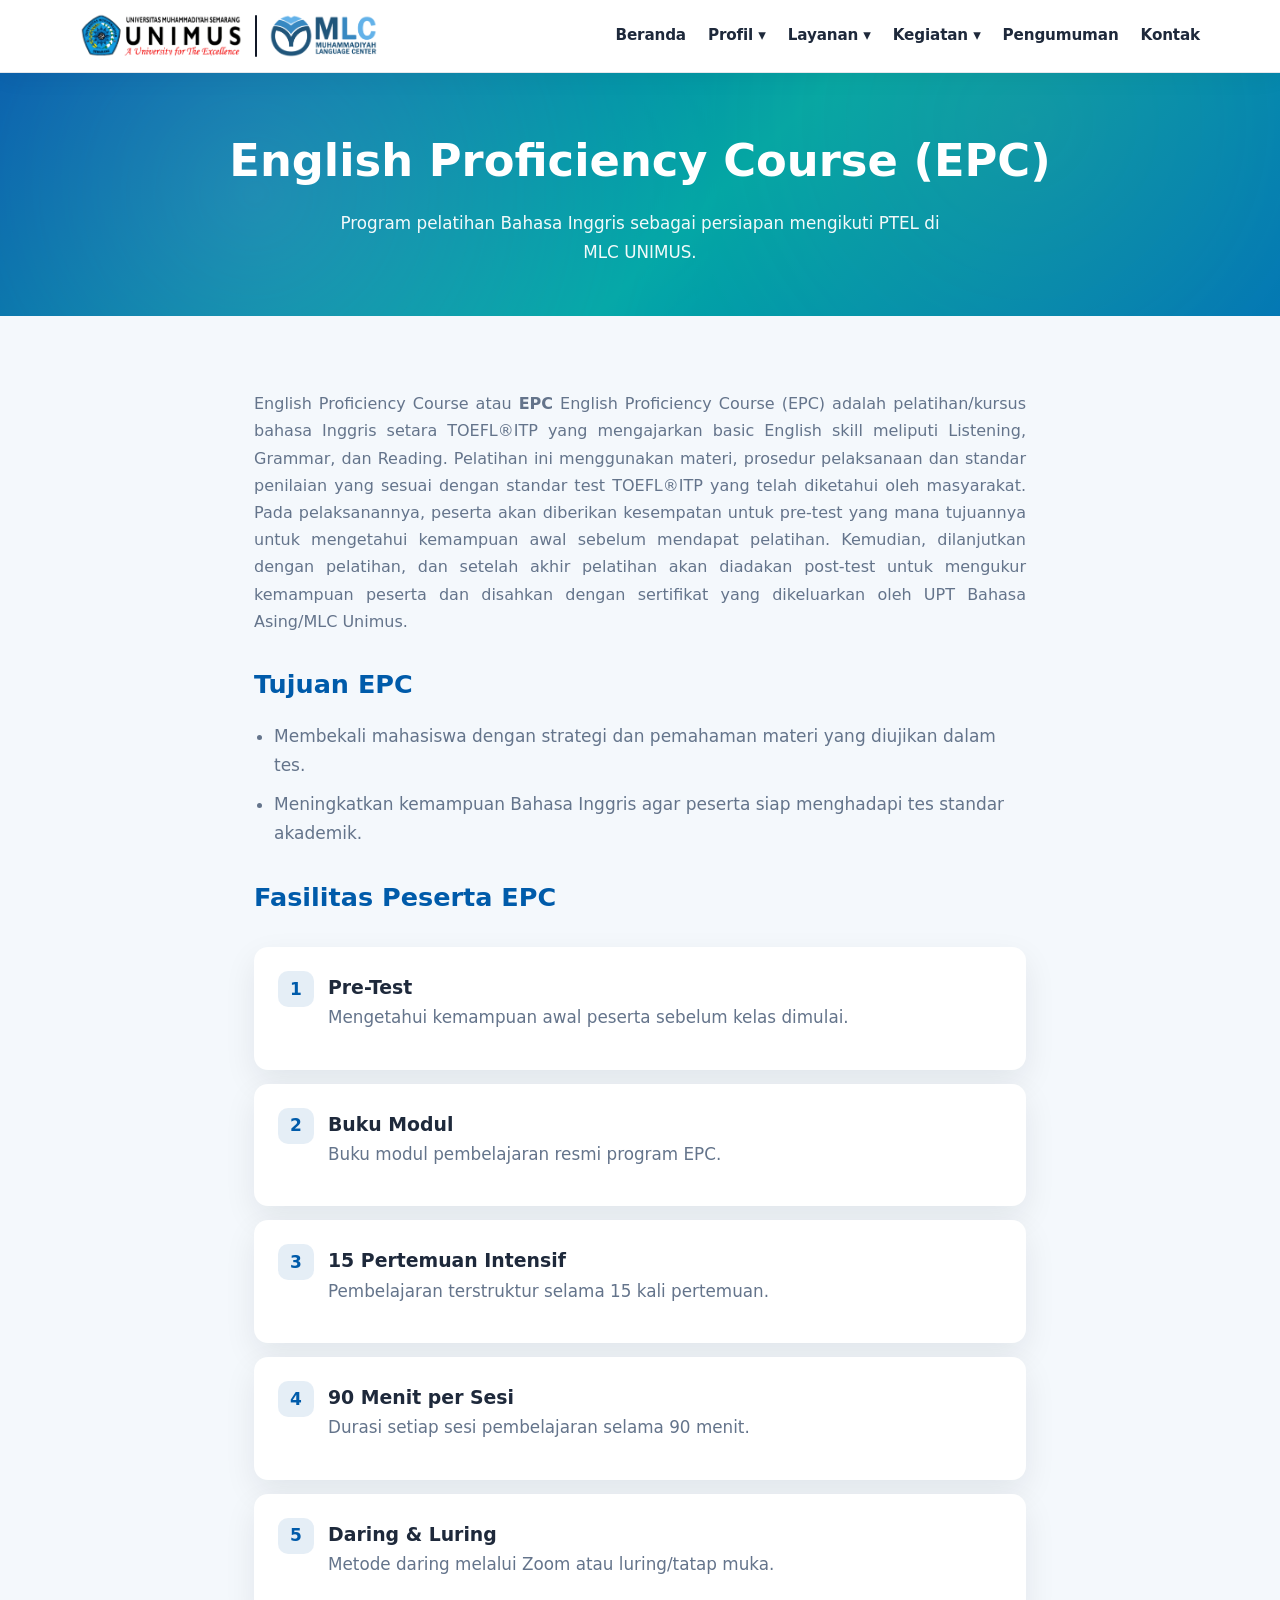
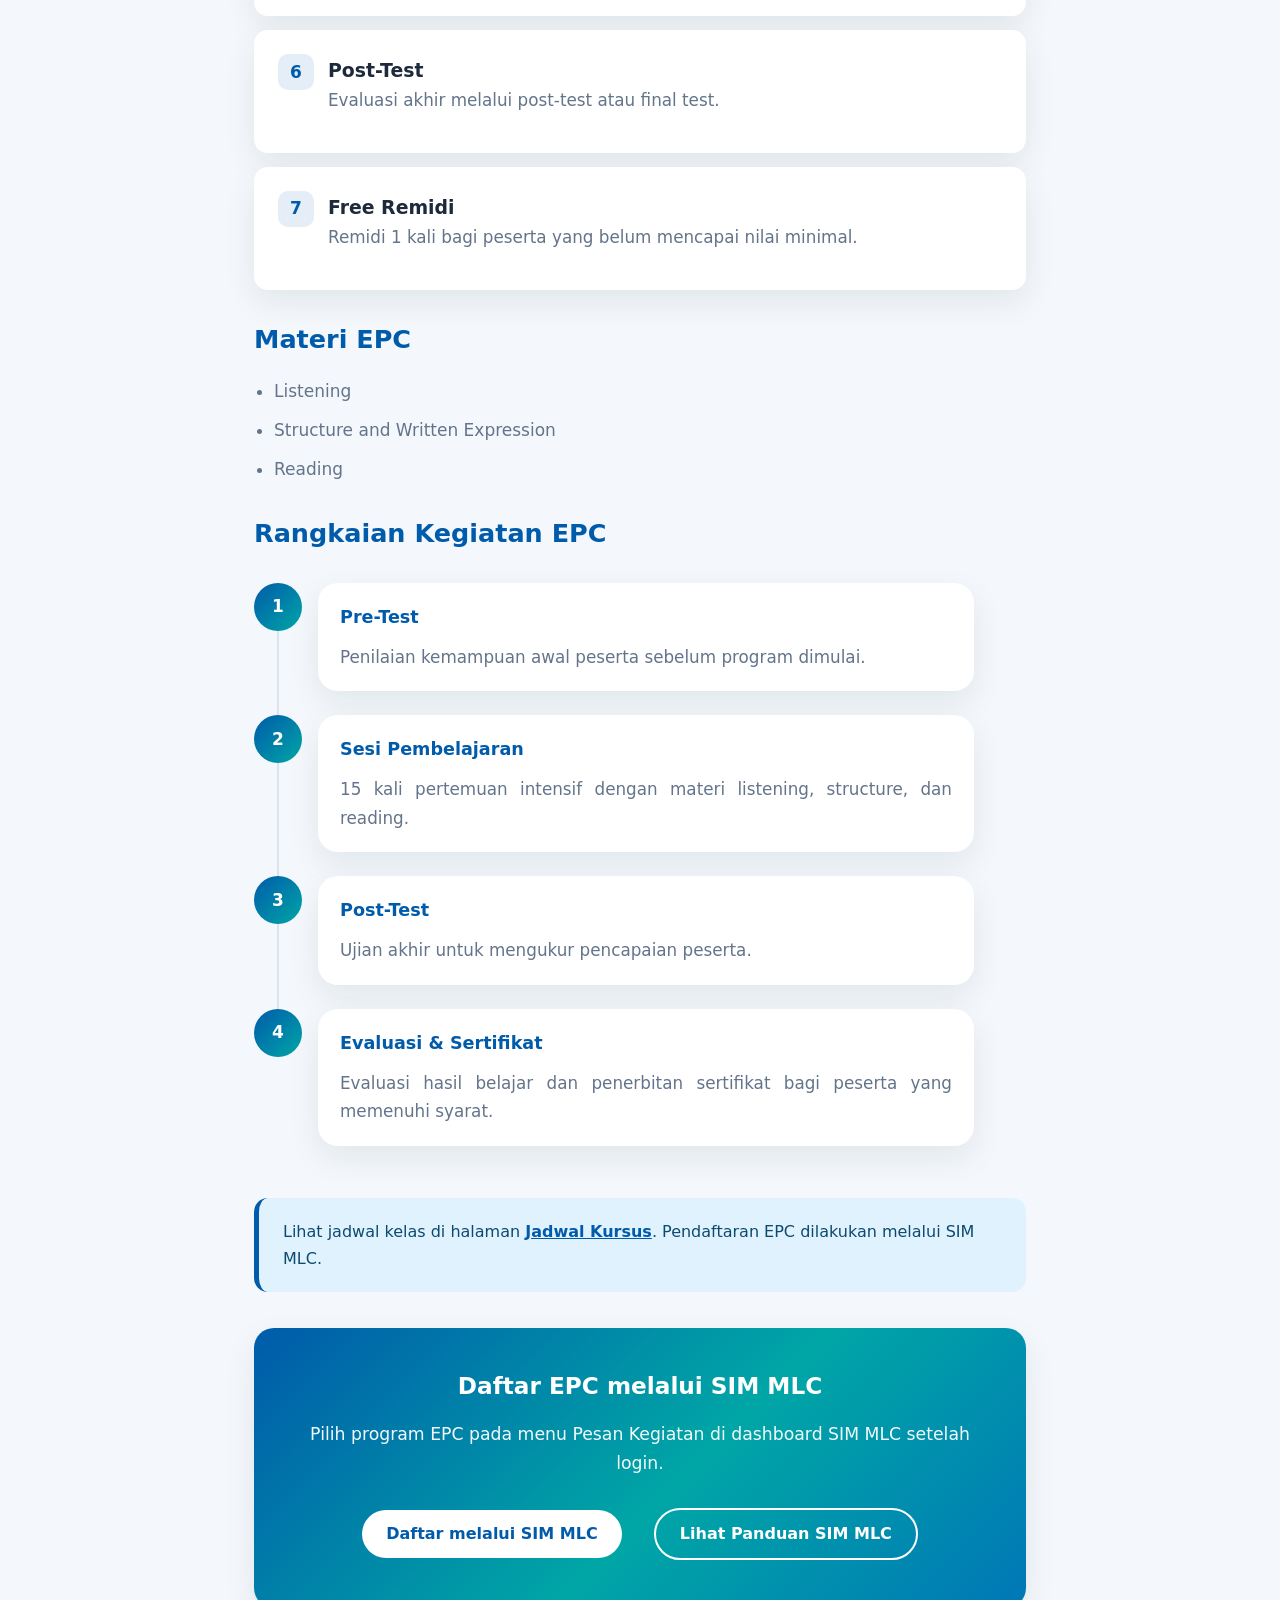
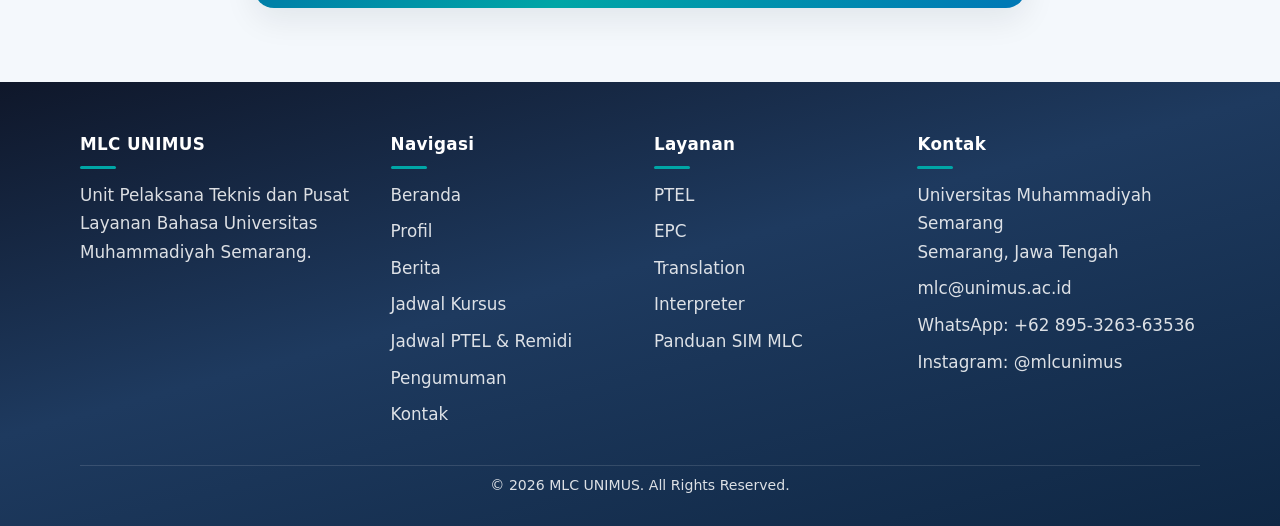
==== commit 36004758: "Update epc.html link sim mlc" ====
--- a/epc.html
+++ b/epc.html
@@ -75,7 +75,7 @@
         <div class="cta-box">
           <h3>Daftar EPC melalui SIM MLC</h3>
           <p>Pilih program EPC pada menu Pesan Kegiatan di dashboard SIM MLC setelah login.</p>
-          <a href="http://sim.mlc.unimus.ac.id/login" class="btn btn-primary" target="_blank" rel="noopener">Daftar melalui SIM MLC</a>
+          <a href="http://sim.mlc.unimus.ac.id" class="btn btn-primary" target="_blank" rel="noopener">Daftar melalui SIM MLC</a>
           &nbsp;
           <a href="panduan-sim.html" class="btn btn-outline">Lihat Panduan SIM MLC</a>
         </div>
--- a/styles.css
+++ b/styles.css
@@ -1,12 +1,26 @@
 :root {
   --primary: #005baa;
+  --primary-dark: #00437f;
   --secondary: #00a6a6;
-  --dark: #1f2937;
-  --light: #f8fafc;
+  --accent-gold: #e8b84a;
+  --dark: #1e293b;
+  --light: #f4f8fc;
   --muted: #64748b;
   --white: #ffffff;
-  --radius: 18px;
-  --shadow: 0 10px 25px rgba(0, 0, 0, 0.08);
+  --radius: 20px;
+  --radius-sm: 14px;
+  --shadow: 0 12px 32px rgba(15, 23, 42, 0.08);
+  --shadow-soft: 0 6px 20px rgba(0, 91, 170, 0.1);
+  --gradient-brand: linear-gradient(135deg, #005baa 0%, #00a6a6 55%, #0077b6 100%);
+  --gradient-section: linear-gradient(180deg, #eef6ff 0%, #f8fafc 100%);
+  --text-base: 1.0625rem;
+  --text-sm: 0.9375rem;
+  --text-md: 1.05rem;
+  --text-card-title: 1.22rem;
+  --text-section: clamp(2rem, 4vw, 2.7rem);
+  --text-hero: clamp(2.25rem, 5vw, 3.75rem);
+  --leading-body: 1.7;
+  --leading-tight: 1.35;
 }
 
 * {
@@ -17,10 +31,12 @@
 }
 
 body {
-  font-family: Arial, Helvetica, sans-serif;
+  font-family: "Segoe UI", system-ui, -apple-system, BlinkMacSystemFont, Roboto, Arial, sans-serif;
+  font-size: var(--text-base);
   color: var(--dark);
   background: var(--light);
-  line-height: 1.6;
+  line-height: var(--leading-body);
+  -webkit-font-smoothing: antialiased;
 }
 
 a {
@@ -161,12 +177,11 @@
 }
 
 .hero {
-  padding: 90px 0;
-  background: linear-gradient(135deg, rgba(0, 91, 170, 0.95), rgba(0, 166, 166, 0.9)),
-    url('https://images.unsplash.com/photo-1523050854058-8df90110c9f1?auto=format&fit=crop&w=1600&q=80');
-  background-size: cover;
-  background-position: center;
+  padding: 88px 0;
+  background: var(--gradient-brand);
   color: var(--white);
+  position: relative;
+  overflow: hidden;
 }
 
 .page-banner {
@@ -199,15 +214,17 @@
 }
 
 .hero h1 {
-  font-size: clamp(2.1rem, 5vw, 4rem);
-  line-height: 1.12;
+  font-size: var(--text-hero);
+  line-height: 1.1;
   margin-bottom: 20px;
+  font-weight: 800;
 }
 
 .hero p {
-  font-size: 1.08rem;
+  font-size: var(--text-md);
   opacity: 0.95;
   margin-bottom: 28px;
+  line-height: var(--leading-body);
 }
 
 .button-group {
@@ -218,10 +235,13 @@
 
 .btn {
   display: inline-block;
-  padding: 13px 20px;
+  padding: 14px 24px;
   border-radius: 999px;
   font-weight: 700;
-  transition: 0.25s;
+  font-size: var(--text-md);
+  line-height: 1.25;
+  transition: transform 0.25s ease, box-shadow 0.25s ease, background 0.2s ease;
+  min-height: 46px;
 }
 
 .btn-primary {
@@ -276,15 +296,19 @@
 }
 
 .section-title h2 {
-  font-size: clamp(1.8rem, 4vw, 2.6rem);
+  font-size: var(--text-section);
   margin-top: 8px;
   color: var(--dark);
+  line-height: var(--leading-tight);
+  font-weight: 800;
 }
 
 .section-title p {
   color: var(--muted);
   max-width: 680px;
   margin: 10px auto 0;
+  font-size: var(--text-md);
+  line-height: var(--leading-body);
 }
 
 .cards {
@@ -335,10 +359,14 @@
 .card h3 {
   margin-bottom: 10px;
   color: var(--primary);
+  font-size: var(--text-card-title);
+  line-height: var(--leading-tight);
 }
 
 .card p {
   color: var(--muted);
+  font-size: var(--text-md);
+  line-height: var(--leading-body);
 }
 
 .about-grid {
@@ -529,7 +557,8 @@
   display: block;
   opacity: 0.85;
   margin-bottom: 8px;
-  font-size: 0.95rem;
+  font-size: var(--text-md);
+  line-height: var(--leading-body);
 }
 
 .footer-grid a:hover {
@@ -580,21 +609,33 @@
 }
 
 .cta-box {
-  background: linear-gradient(135deg, var(--primary), var(--secondary));
+  background: var(--gradient-brand);
   color: var(--white);
-  padding: 32px;
+  padding: 40px 36px;
   border-radius: var(--radius);
   text-align: center;
   margin-top: 36px;
+  box-shadow: var(--shadow);
 }
 
 .cta-box h3 {
-  margin-bottom: 10px;
+  margin-bottom: 14px;
+  color: var(--white);
+  font-size: 1.45rem;
+  line-height: var(--leading-tight);
+  text-align: center;
 }
 
 .cta-box p {
+  color: var(--white);
   opacity: 0.95;
-  margin-bottom: 18px;
+  margin-bottom: 22px;
+  font-size: var(--text-md);
+  line-height: var(--leading-body);
+  text-align: center;
+  max-width: 720px;
+  margin-left: auto;
+  margin-right: auto;
 }
 
 .cta-box .btn-primary {
@@ -636,7 +677,7 @@
 }
 
 .news-meta {
-  font-size: 0.85rem;
+  font-size: var(--text-sm);
   color: var(--secondary);
   font-weight: 700;
   margin-bottom: 8px;
@@ -645,19 +686,21 @@
 .news-card h3 {
   color: var(--primary);
   margin-bottom: 10px;
-  font-size: 1.1rem;
+  font-size: var(--text-card-title);
+  line-height: var(--leading-tight);
 }
 
 .news-card p {
   color: var(--muted);
-  font-size: 0.95rem;
+  font-size: var(--text-md);
+  line-height: var(--leading-body);
   margin-bottom: 14px;
 }
 
 .read-more {
   color: var(--primary);
   font-weight: 700;
-  font-size: 0.9rem;
+  font-size: var(--text-sm);
 }
 
 .announcement-list {
@@ -803,12 +846,14 @@
 .cta-register-card h3 {
   color: var(--primary);
   margin-bottom: 10px;
+  font-size: 1.25rem;
 }
 
 .cta-register-card p {
   color: var(--muted);
   margin-bottom: 16px;
-  font-size: 0.95rem;
+  font-size: var(--text-md);
+  line-height: var(--leading-body);
 }
 
 .btn-solid-primary {
@@ -1085,7 +1130,7 @@
 .schedule-table {
   width: 100%;
   border-collapse: collapse;
-  font-size: 0.95rem;
+  font-size: var(--text-md);
 }
 
 .schedule-table th,
@@ -1164,14 +1209,16 @@
 
 .step-card h3 {
   color: var(--primary);
-  font-size: 1rem;
+  font-size: 1.1rem;
   margin-bottom: 8px;
 }
 
 .step-card p {
   color: var(--muted);
-  font-size: 0.9rem;
+  font-size: var(--text-md);
+  line-height: var(--leading-body);
   margin: 0;
+  text-align: center;
 }
 
 .guide-timeline {
@@ -1536,19 +1583,26 @@
 }
 .content-block p {
   text-align: justify;
-}
-.content-block p,
+  text-justify: inter-word;
+}
+
 .about-content p,
+.card p,
+.info-card p,
 .info-box p,
 .note-box p,
-.cta-box p,
 .step-item p,
 .feature-item p,
 .vm-card p,
 .program-item p,
-.card p {
-  text-align: justify;
-  text-justify: inter-word;
+.step-card p,
+.cta-register-card p,
+.announcement-item p,
+.news-card p,
+.welcome-card-body p,
+.org-team-card h4,
+.tujuan-card p {
+  text-align: left;
 }
 .news-card p,
 .news-detail p,
@@ -1738,9 +1792,9 @@
 
 .tujuan-card p {
   color: var(--muted);
-  font-size: 1rem;
-  line-height: 1.7;
-  text-align: justify;
+  font-size: var(--text-md);
+  line-height: var(--leading-body);
+  text-align: left;
 }
 
 .tujuan-number {
@@ -2222,7 +2276,6 @@
   color: var(--primary);
 }
 
-.nav-dropdown:hover ul,
 .nav-dropdown.open ul {
   display: block;
 }
@@ -2273,24 +2326,26 @@
   }
 }
 
-@media (max-width: 980px) {
+@media (max-width: 991px) {
   .header-inner {
-    min-height: 76px;
+    min-height: 68px;
   }
 
   .mobile-menu-btn {
-    display: block;
+    display: grid;
+    place-items: center;
   }
 
   .main-nav {
     position: absolute;
-    top: 76px;
+    top: 68px;
     left: 0;
     right: 0;
     background: #ffffff;
     box-shadow: var(--shadow);
     display: none;
     padding: 18px 0;
+    z-index: 1001;
   }
 
   .main-nav ul {
@@ -2499,7 +2554,6 @@
   color: var(--primary);
 }
 
-.nav-dropdown:hover ul,
 .nav-dropdown.open ul {
   display: block;
 }
@@ -2567,45 +2621,12 @@
 
 @media (max-width: 1050px) {
   .header-inner {
-    min-height: 76px;
-  }
-
-  .mobile-menu-btn {
-    display: block;
-  }
-
-  .main-nav {
-    position: absolute;
-    top: 76px;
-    left: 0;
-    right: 0;
-    background: #ffffff;
-    box-shadow: var(--shadow);
-    display: none;
-    padding: 18px 0;
-  }
-
-  .main-nav:has(#navMenu.show) {
-    display: block;
-  }
-
-  .main-nav ul {
-    flex-direction: column;
-    align-items: flex-start;
-    gap: 14px;
-    width: min(1120px, 92%);
-    margin: auto;
-  }
-
-  .main-nav ul.show {
-    display: flex;
-  }
-
-  .nav-dropdown ul {
-    position: static;
-    box-shadow: none;
-    padding: 8px 0 0 16px;
-    border-radius: 0;
+    min-height: 72px;
+  }
+
+  .main-nav a,
+  .main-nav button {
+    font-size: 0.86rem !important;
   }
 
   .logo-unimus-wide {
@@ -2665,9 +2686,10 @@
 /* ===== Fix Header agar tidak turun baris ===== */
 
 .header-inner {
-  min-height: 76px !important;
-  gap: 14px !important;
+  min-height: 70px !important;
+  gap: 12px !important;
   flex-wrap: nowrap !important;
+  padding: 6px 0 !important;
 }
 
 .header-brand-group {
@@ -2677,17 +2699,17 @@
 }
 
 .logo-unimus-wide {
-  height: 46px !important;
-  max-width: 210px !important;
+  height: 42px !important;
+  max-width: 200px !important;
 }
 
 .brand-divider {
-  height: 42px !important;
+  height: 38px !important;
 }
 
 .logo-mlc {
-  height: 44px !important;
-  max-width: 150px !important;
+  height: 40px !important;
+  max-width: 140px !important;
 }
 
 .main-nav {
@@ -2703,7 +2725,7 @@
 
 .main-nav a,
 .main-nav button {
-  font-size: 0.88rem !important;
+  font-size: 0.94rem !important;
   white-space: nowrap !important;
 }
 
@@ -2743,49 +2765,2363 @@
   }
 }
 
-/* Jika layar lebih kecil lagi, masuk mode hamburger */
-@media (max-width: 1080px) {
-  .mobile-menu-btn {
-    display: block !important;
-  }
-
-  .main-nav {
-    position: absolute !important;
-    top: 76px !important;
-    left: 0 !important;
-    right: 0 !important;
-    background: #ffffff !important;
-    box-shadow: var(--shadow) !important;
-    display: none !important;
-    padding: 18px 0 !important;
-  }
-
-  .main-nav:has(#navMenu.show) {
-    display: block !important;
-  }
-
-  .main-nav ul {
-    flex-direction: column !important;
-    align-items: flex-start !important;
-    gap: 14px !important;
-    width: min(1120px, 92%) !important;
-    margin: auto !important;
-  }
-
-  .main-nav ul.show {
-    display: flex !important;
-  }
-
-  .nav-dropdown ul {
-    position: static !important;
-    box-shadow: none !important;
-    padding: 8px 0 0 16px !important;
-    border-radius: 0 !important;
-  }
-}
+/* Mode hamburger dipusatkan di blok Header Responsive (akhir file) */
 .brand-divider,
 .header-divider,
 .logo-divider {
   background: #111827 !important;
   border-color: #111827 !important;
-}+}
+
+/* ===== MLC Modern UI Refresh ===== */
+
+.hero-modern {
+  position: relative;
+  overflow: hidden;
+  padding: 88px 0 96px;
+  background: var(--gradient-brand);
+}
+
+.hero-deco {
+  position: absolute;
+  inset: 0;
+  pointer-events: none;
+  z-index: 0;
+}
+
+.hero-blob {
+  position: absolute;
+  border-radius: 50%;
+  filter: blur(2px);
+  opacity: 0.35;
+}
+
+.hero-blob-1 {
+  width: 320px;
+  height: 320px;
+  top: -80px;
+  right: -60px;
+  background: radial-gradient(circle, rgba(255, 255, 255, 0.5) 0%, transparent 70%);
+}
+
+.hero-blob-2 {
+  width: 240px;
+  height: 240px;
+  bottom: -40px;
+  left: 8%;
+  background: radial-gradient(circle, rgba(232, 184, 74, 0.45) 0%, transparent 70%);
+}
+
+.hero-pattern {
+  position: absolute;
+  inset: 0;
+  opacity: 0.08;
+  background-image:
+    linear-gradient(30deg, #fff 12%, transparent 12.5%, transparent 87%, #fff 87.5%, #fff),
+    linear-gradient(150deg, #fff 12%, transparent 12.5%, transparent 87%, #fff 87.5%, #fff);
+  background-size: 48px 84px;
+}
+
+.hero-modern .hero-grid {
+  position: relative;
+  z-index: 1;
+}
+
+.hero-modern h1 {
+  font-weight: 800;
+  letter-spacing: -0.02em;
+  text-shadow: 0 2px 24px rgba(0, 0, 0, 0.12);
+}
+
+.hero-modern .btn-primary {
+  background: var(--white);
+  color: var(--primary);
+  box-shadow: var(--shadow-soft);
+}
+
+.hero-modern .btn-primary:hover {
+  background: #f0f9ff;
+}
+
+.hero-modern .btn-outline:hover {
+  background: rgba(255, 255, 255, 0.12);
+}
+
+.hero-card {
+  background: rgba(255, 255, 255, 0.16);
+  border: 1px solid rgba(255, 255, 255, 0.28);
+  box-shadow: 0 16px 40px rgba(0, 0, 0, 0.12);
+}
+
+.page-banner {
+  position: relative;
+  overflow: hidden;
+  background: var(--gradient-brand);
+}
+
+.page-banner::before {
+  content: "";
+  position: absolute;
+  inset: 0;
+  opacity: 0.12;
+  background-image: radial-gradient(circle at 20% 50%, #fff 0%, transparent 45%),
+    radial-gradient(circle at 80% 20%, rgba(232, 184, 74, 0.6) 0%, transparent 40%);
+  pointer-events: none;
+}
+
+.page-banner .container {
+  position: relative;
+  z-index: 1;
+}
+
+.section-alt {
+  background: var(--gradient-section);
+}
+
+section {
+  padding: 68px 0;
+}
+
+.card,
+.news-card,
+.announcement-item,
+.step-card,
+.vm-card,
+.tujuan-card {
+  border: 1px solid rgba(0, 91, 170, 0.06);
+  transition: transform 0.28s ease, box-shadow 0.28s ease;
+}
+
+.card:hover,
+.news-card:hover {
+  transform: translateY(-6px);
+  box-shadow: 0 18px 40px rgba(0, 91, 170, 0.14);
+}
+
+.cards .card .icon {
+  background: linear-gradient(135deg, rgba(0, 91, 170, 0.12), rgba(0, 166, 166, 0.14));
+  border-radius: 16px;
+  font-size: 1.5rem;
+}
+
+.cards .card h3 {
+  font-size: 1.15rem;
+  font-weight: 700;
+}
+
+.cards .card p {
+  font-size: 0.96rem;
+  line-height: 1.65;
+}
+
+.news-thumb {
+  height: 200px;
+  position: relative;
+}
+
+.news-thumb::after {
+  content: "";
+  position: absolute;
+  inset: 0;
+  background: linear-gradient(180deg, transparent 55%, rgba(0, 0, 0, 0.08) 100%);
+}
+
+.news-body {
+  padding: 22px 24px 26px;
+}
+
+.news-meta {
+  display: flex;
+  flex-wrap: wrap;
+  align-items: center;
+  gap: 8px;
+}
+
+.badge {
+  background: linear-gradient(135deg, rgba(0, 166, 166, 0.18), rgba(0, 91, 170, 0.1));
+  color: var(--primary-dark);
+  padding: 5px 12px;
+  font-size: 0.72rem;
+  letter-spacing: 0.02em;
+}
+
+.announcement-item {
+  border-left: none;
+  border-radius: var(--radius);
+  background: linear-gradient(135deg, #fff 0%, #f8fbff 100%);
+  box-shadow: var(--shadow);
+}
+
+.announcement-item:hover {
+  transform: translateY(-3px);
+  box-shadow: 0 14px 32px rgba(0, 91, 170, 0.12);
+}
+
+.announcement-date {
+  background: linear-gradient(135deg, var(--primary), var(--secondary));
+  color: var(--white);
+  border-radius: var(--radius-sm);
+  padding: 12px 14px;
+  min-width: 72px;
+}
+
+.announcement-date strong,
+.announcement-date span {
+  color: var(--white);
+}
+
+.announcement-date span {
+  opacity: 0.9;
+}
+
+.section-welcome {
+  padding: 64px 0;
+  background: var(--white);
+}
+
+.welcome-card {
+  display: grid;
+  grid-template-columns: auto 1fr;
+  gap: 32px;
+  align-items: start;
+  background: linear-gradient(145deg, #fff 0%, #f0f9ff 100%);
+  padding: 36px 40px;
+  border-radius: var(--radius);
+  box-shadow: var(--shadow);
+  border: 1px solid rgba(0, 166, 166, 0.15);
+  position: relative;
+  overflow: hidden;
+}
+
+.welcome-card::before {
+  content: "";
+  position: absolute;
+  top: 0;
+  left: 0;
+  width: 5px;
+  height: 100%;
+  background: var(--gradient-brand);
+  border-radius: var(--radius) 0 0 var(--radius);
+}
+
+.welcome-card-visual {
+  padding-top: 4px;
+}
+
+.welcome-card .welcome-avatar {
+  width: 96px;
+  height: 96px;
+  font-size: 1.35rem;
+  box-shadow: var(--shadow-soft);
+  border: 3px solid rgba(255, 255, 255, 0.9);
+}
+
+.welcome-card-body p {
+  color: var(--muted);
+  margin-bottom: 16px;
+  font-size: 1.02rem;
+  line-height: 1.75;
+}
+
+.welcome-card blockquote {
+  margin: 20px 0;
+  padding: 18px 22px;
+  background: rgba(0, 91, 170, 0.06);
+  border-radius: var(--radius-sm);
+  border-left: 4px solid var(--secondary);
+  color: var(--dark);
+  font-style: italic;
+  font-size: 1.02rem;
+  line-height: 1.7;
+}
+
+.welcome-sign {
+  font-weight: 700;
+  color: var(--primary) !important;
+  font-style: normal;
+  margin-bottom: 18px !important;
+}
+
+.btn-sm {
+  padding: 10px 18px;
+  font-size: 0.9rem;
+}
+
+.org-modern {
+  display: grid;
+  gap: 28px;
+  margin-top: 8px;
+}
+
+.org-head-card {
+  text-align: center;
+  max-width: 420px;
+  margin: 0 auto;
+  padding: 32px 28px;
+  background: var(--gradient-brand);
+  color: var(--white);
+  border-radius: var(--radius);
+  box-shadow: 0 16px 40px rgba(0, 91, 170, 0.25);
+}
+
+.org-head-card h3 {
+  font-size: 1.25rem;
+  margin: 12px 0 8px;
+}
+
+.org-head-card p {
+  font-size: 0.92rem;
+  opacity: 0.92;
+  margin: 0;
+}
+
+.org-head-card .org-icon {
+  background: rgba(255, 255, 255, 0.2);
+  color: var(--accent-gold);
+}
+
+.org-team-grid {
+  display: grid;
+  grid-template-columns: repeat(3, 1fr);
+  gap: 18px;
+}
+
+.org-team-card {
+  background: var(--white);
+  padding: 22px 18px;
+  border-radius: var(--radius-sm);
+  text-align: center;
+  box-shadow: var(--shadow);
+  border: 1px solid rgba(0, 91, 170, 0.08);
+  transition: transform 0.25s ease, box-shadow 0.25s ease;
+}
+
+.org-team-card:hover {
+  transform: translateY(-4px);
+  box-shadow: 0 14px 28px rgba(0, 166, 166, 0.15);
+  border-color: rgba(0, 166, 166, 0.25);
+}
+
+.org-team-card h4 {
+  color: var(--primary);
+  font-size: 0.98rem;
+  margin: 10px 0 0;
+  font-weight: 700;
+  line-height: 1.4;
+}
+
+.org-icon {
+  display: inline-grid;
+  place-items: center;
+  width: 44px;
+  height: 44px;
+  border-radius: 12px;
+  background: linear-gradient(135deg, rgba(0, 91, 170, 0.1), rgba(0, 166, 166, 0.12));
+  font-size: 1.2rem;
+}
+
+.org-head-card .org-icon {
+  width: 52px;
+  height: 52px;
+  font-size: 1.4rem;
+  border-radius: 14px;
+}
+
+footer {
+  background: linear-gradient(165deg, #0f172a 0%, #1e3a5f 45%, #0f2744 100%);
+  padding: 48px 0 28px;
+  text-align: left;
+}
+
+footer::before {
+  content: none;
+}
+
+.footer-grid h4 {
+  font-size: 1rem;
+  letter-spacing: 0.02em;
+  position: relative;
+  padding-bottom: 10px;
+}
+
+.footer-grid h4::after {
+  content: "";
+  position: absolute;
+  left: 0;
+  bottom: 0;
+  width: 36px;
+  height: 3px;
+  border-radius: 999px;
+  background: var(--secondary);
+}
+
+.footer-copy {
+  margin-top: 8px;
+  font-size: 0.88rem;
+}
+
+.mobile-menu-btn {
+  min-width: 44px;
+  min-height: 44px;
+  display: grid;
+  place-items: center;
+  border-radius: 12px;
+  background: rgba(0, 91, 170, 0.08);
+  transition: background 0.2s ease;
+}
+
+.mobile-menu-btn:hover {
+  background: rgba(0, 91, 170, 0.14);
+}
+
+.step-card {
+  border-top: none;
+  border: 1px solid rgba(0, 91, 170, 0.08);
+}
+
+.step-card .step-num {
+  background: var(--gradient-brand);
+}
+
+.cta-register-card {
+  border-top: none;
+  border: 1px solid rgba(0, 91, 170, 0.1);
+  position: relative;
+  overflow: hidden;
+}
+
+.cta-register-card::before {
+  content: "";
+  position: absolute;
+  top: 0;
+  left: 0;
+  right: 0;
+  height: 4px;
+  background: var(--gradient-brand);
+}
+
+.cta-register-card.epc::before {
+  background: linear-gradient(90deg, var(--secondary), var(--accent-gold));
+}
+
+.contact-short {
+  border: 1px solid rgba(255, 255, 255, 0.12);
+  box-shadow: var(--shadow);
+}
+
+.btn-solid-primary,
+.btn-solid-secondary {
+  border-radius: 999px;
+  font-weight: 700;
+  box-shadow: var(--shadow-soft);
+}
+
+.btn-solid-primary:hover,
+.btn-solid-secondary:hover {
+  transform: translateY(-2px);
+  filter: brightness(1.05);
+}
+
+@media (max-width: 900px) {
+  .org-team-grid {
+    grid-template-columns: repeat(2, 1fr);
+  }
+
+  .welcome-card {
+    grid-template-columns: 1fr;
+    padding: 28px 24px;
+    text-align: center;
+  }
+
+  .welcome-card-visual {
+    display: flex;
+    justify-content: center;
+  }
+
+  .welcome-card::before {
+    width: 100%;
+    height: 5px;
+    border-radius: var(--radius) var(--radius) 0 0;
+  }
+
+  .hero-modern {
+    padding: 72px 0 80px;
+  }
+}
+
+@media (max-width: 640px) {
+  .org-team-grid {
+    grid-template-columns: 1fr;
+  }
+
+  section {
+    padding: 52px 0;
+  }
+
+  .welcome-card {
+    padding: 24px 20px;
+  }
+
+  .org-head-card {
+    padding: 26px 20px;
+  }
+}
+/* ===== Fix CTA Box: Center, Putih, dan Proporsional ===== */
+
+.cta-box {
+  text-align: center !important;
+  padding: 42px 36px !important;
+  border-radius: 20px !important;
+}
+
+.cta-box h3 {
+  color: #ffffff !important;
+  font-size: 1.45rem !important;
+  line-height: 1.35 !important;
+  margin-bottom: 18px !important;
+  text-align: center !important;
+}
+
+.cta-box p {
+  color: #ffffff !important;
+  font-size: 1.08rem !important;
+  line-height: 1.7 !important;
+  text-align: center !important;
+  max-width: 900px !important;
+  margin: 0 auto 24px auto !important;
+  opacity: 0.95 !important;
+}
+
+.cta-box .btn,
+.cta-box a.btn {
+  font-size: 1rem !important;
+  font-weight: 800 !important;
+  padding: 14px 24px !important;
+  margin: 6px 8px !important;
+}
+
+.cta-box .btn-outline {
+  color: #ffffff !important;
+  border-color: #ffffff !important;
+}
+
+.cta-box .btn-outline:hover {
+  background: #ffffff !important;
+  color: var(--primary) !important;
+}
+
+.cta-box .btn-primary {
+  background: #ffffff !important;
+  color: var(--primary) !important;
+  border-color: #ffffff !important;
+}
+
+.cta-box .btn-primary:hover {
+  background: #f1f5f9 !important;
+  color: var(--primary) !important;
+}
+
+@media (max-width: 700px) {
+  .cta-box {
+    padding: 32px 22px !important;
+  }
+
+  .cta-box h3 {
+    font-size: 1.25rem !important;
+  }
+
+  .cta-box p {
+    font-size: 1rem !important;
+  }
+
+  .cta-box .btn,
+  .cta-box a.btn {
+    display: block !important;
+    width: 100% !important;
+    margin: 10px 0 !important;
+  }
+}
+
+/* ===== Typography & Brand Header Refresh ===== */
+
+.brand-logo-link {
+  display: flex;
+  align-items: center;
+  flex-shrink: 0;
+  text-decoration: none;
+  transition: opacity 0.2s ease, transform 0.2s ease;
+}
+
+.brand-logo-link:hover {
+  opacity: 0.86;
+}
+
+.brand-logo-link:focus-visible {
+  outline: 2px solid var(--primary);
+  outline-offset: 3px;
+  border-radius: 6px;
+}
+
+.site-header {
+  background: rgba(255, 255, 255, 0.97);
+  backdrop-filter: blur(12px);
+  border-bottom: 1px solid rgba(0, 91, 170, 0.08);
+  box-shadow: 0 4px 24px rgba(15, 23, 42, 0.06);
+}
+
+.header-brand-group {
+  align-items: center;
+}
+
+.about-content p {
+  font-size: var(--text-md);
+  line-height: var(--leading-body);
+}
+
+.info-card p,
+.program-item p,
+.feature-item p,
+.vm-card p,
+.vm-card li,
+.faq-item p,
+.cta-register-card p {
+  font-size: var(--text-md) !important;
+  line-height: var(--leading-body) !important;
+}
+
+.info-card h3,
+.program-item h3,
+.feature-item h3,
+.faq-item h3 {
+  font-size: var(--text-card-title) !important;
+}
+
+.cta-register-card h3 {
+  font-size: 1.25rem !important;
+}
+
+.announcement-item h3 {
+  font-size: 1.15rem !important;
+}
+
+.announcement-item p {
+  font-size: var(--text-md) !important;
+}
+
+.badge {
+  font-size: 0.8rem !important;
+  padding: 5px 12px !important;
+}
+
+.schedule-table th,
+.schedule-table td {
+  font-size: var(--text-md) !important;
+  padding: 15px 16px !important;
+}
+
+.footer-grid a,
+.footer-grid p {
+  font-size: var(--text-md) !important;
+  line-height: var(--leading-body) !important;
+}
+
+.footer-grid h4 {
+  font-size: 1.05rem !important;
+}
+
+.page-banner p {
+  font-size: var(--text-md) !important;
+}
+
+.article-content p {
+  font-size: var(--text-md) !important;
+  line-height: 1.75 !important;
+}
+
+body .section-title h2 {
+  font-size: var(--text-section) !important;
+}
+
+body .section-title p {
+  font-size: var(--text-md) !important;
+  line-height: var(--leading-body) !important;
+}
+
+body .cards-services-4 .card h3 {
+  font-size: var(--text-card-title) !important;
+}
+
+body .cards-services-4 .card p {
+  font-size: var(--text-md) !important;
+}
+
+body .hero p {
+  font-size: var(--text-md) !important;
+}
+
+.contact-short p,
+.contact-short-item p,
+.contact-short-item a {
+  font-size: var(--text-md) !important;
+}
+
+.contact-short h2 {
+  font-size: clamp(1.5rem, 3vw, 2rem) !important;
+}
+
+.welcome-card-body p,
+.welcome-card blockquote {
+  font-size: var(--text-md) !important;
+  line-height: var(--leading-body) !important;
+}
+
+.guide-timeline-body p,
+.guide-timeline-body li {
+  font-size: var(--text-md) !important;
+}
+
+.filter-btn {
+  font-size: var(--text-sm) !important;
+  padding: 10px 18px !important;
+  min-height: 42px;
+}
+
+.nav-dropdown ul a {
+  font-size: var(--text-sm) !important;
+  padding: 11px 14px !important;
+}
+
+@media (max-width: 700px) {
+  body {
+    font-size: 1rem;
+  }
+
+  .header-inner {
+    min-height: 68px !important;
+  }
+
+  .logo-unimus-wide {
+    height: 38px !important;
+    max-width: 155px !important;
+  }
+
+  .logo-mlc {
+    height: 36px !important;
+  }
+
+  .brand-divider {
+    height: 34px !important;
+  }
+
+  .btn,
+  .btn-solid-primary,
+  .btn-solid-secondary {
+    min-height: 44px;
+    padding: 12px 20px;
+  }
+
+  .schedule-table-wrap {
+    overflow-x: auto;
+    -webkit-overflow-scrolling: touch;
+  }
+}
+
+/* ===== Beranda Service-Oriented Portal ===== */
+
+.hero-service {
+  padding: 72px 0 80px;
+  text-align: center;
+}
+
+.hero-service-inner {
+  position: relative;
+  z-index: 1;
+  max-width: 820px;
+  margin: 0 auto;
+}
+
+.hero-eyebrow {
+  display: inline-block;
+  margin-bottom: 14px;
+  padding: 6px 14px;
+  border-radius: 999px;
+  background: rgba(255, 255, 255, 0.18);
+  border: 1px solid rgba(255, 255, 255, 0.35);
+  font-size: var(--text-sm);
+  font-weight: 700;
+  letter-spacing: 0.04em;
+  text-transform: uppercase;
+  color: var(--white);
+}
+
+.hero-service h1 {
+  font-size: var(--text-hero);
+  line-height: 1.08;
+  margin-bottom: 18px;
+}
+
+.hero-lead {
+  font-size: var(--text-md);
+  line-height: var(--leading-body);
+  opacity: 0.96;
+  max-width: 640px;
+  margin: 0 auto 28px;
+}
+
+.hero-actions {
+  justify-content: center;
+  gap: 12px;
+}
+
+.hero-actions .btn {
+  min-width: 0;
+}
+
+.hero-actions .btn-primary {
+  background: var(--white);
+  color: var(--primary);
+  border: 2px solid var(--white);
+  box-shadow: 0 8px 24px rgba(0, 0, 0, 0.12);
+  font-weight: 800;
+}
+
+.hero-actions .btn-primary:hover {
+  background: #f0f9ff;
+  color: var(--primary-dark);
+  transform: translateY(-2px);
+  box-shadow: 0 12px 28px rgba(0, 0, 0, 0.16);
+}
+
+.hero-actions .btn-outline,
+.hero-actions .btn-ghost {
+  background: rgba(255, 255, 255, 0.08);
+  color: var(--white);
+  border: 2px solid rgba(255, 255, 255, 0.92);
+  box-shadow: 0 4px 16px rgba(0, 0, 0, 0.1);
+  font-weight: 700;
+}
+
+.hero-actions .btn-outline:hover,
+.hero-actions .btn-ghost:hover {
+  background: rgba(255, 255, 255, 0.2);
+  color: var(--white);
+  border-color: var(--white);
+  transform: translateY(-2px);
+  box-shadow: 0 10px 24px rgba(0, 0, 0, 0.14);
+}
+
+.hero-blob-3 {
+  width: 180px;
+  height: 180px;
+  top: 40%;
+  right: 12%;
+  background: radial-gradient(circle, rgba(0, 166, 166, 0.35) 0%, transparent 70%);
+}
+
+.section-quick-access {
+  padding: 56px 0 64px;
+  background: var(--white);
+  position: relative;
+}
+
+.section-quick-access::before {
+  content: "";
+  position: absolute;
+  top: 0;
+  left: 0;
+  right: 0;
+  height: 4px;
+  background: var(--gradient-brand);
+  opacity: 0.35;
+}
+
+.section-title-left {
+  text-align: left;
+}
+
+.section-title-left p {
+  margin-left: 0;
+}
+
+.quick-access-grid {
+  display: grid;
+  grid-template-columns: repeat(3, 1fr);
+  gap: 18px;
+}
+
+.quick-card {
+  display: flex;
+  flex-direction: column;
+  gap: 8px;
+  background: var(--white);
+  border: 1px solid rgba(0, 91, 170, 0.1);
+  border-radius: var(--radius-sm);
+  padding: 22px 20px;
+  box-shadow: var(--shadow-soft);
+  transition: transform 0.25s ease, box-shadow 0.25s ease, border-color 0.25s ease;
+  color: inherit;
+  text-align: left;
+  min-height: 100%;
+}
+
+.quick-card:hover {
+  transform: translateY(-5px);
+  box-shadow: 0 16px 36px rgba(0, 91, 170, 0.14);
+  border-color: rgba(0, 166, 166, 0.35);
+}
+
+.quick-icon {
+  width: 44px;
+  height: 44px;
+  display: grid;
+  place-items: center;
+  border-radius: 12px;
+  background: linear-gradient(135deg, rgba(0, 91, 170, 0.1), rgba(0, 166, 166, 0.14));
+  font-size: 1.35rem;
+}
+
+.quick-card h3 {
+  color: var(--primary);
+  font-size: 1.12rem;
+  line-height: var(--leading-tight);
+  margin: 4px 0 0;
+}
+
+.quick-card p {
+  color: var(--muted);
+  font-size: var(--text-md);
+  line-height: var(--leading-body);
+  flex: 1;
+  margin: 0;
+  text-align: left;
+}
+
+.quick-link {
+  color: var(--secondary);
+  font-weight: 700;
+  font-size: var(--text-sm);
+  margin-top: 4px;
+}
+
+.service-card {
+  display: flex;
+  flex-direction: column;
+  min-height: 280px;
+  position: relative;
+  overflow: hidden;
+}
+
+.service-card::after {
+  content: "";
+  position: absolute;
+  top: 0;
+  left: 0;
+  right: 0;
+  height: 4px;
+  background: var(--gradient-brand);
+  opacity: 0;
+  transition: opacity 0.25s ease;
+}
+
+.service-card:hover::after {
+  opacity: 1;
+}
+
+.card-cta {
+  display: inline-block;
+  margin-top: auto;
+  padding-top: 12px;
+  color: var(--primary);
+  font-weight: 700;
+  font-size: var(--text-sm);
+}
+
+.service-cards-modern .card {
+  padding: 28px 26px;
+}
+
+.step-cards-modern .step-card {
+  border: 1px solid rgba(0, 91, 170, 0.08);
+  background: linear-gradient(180deg, #fff 0%, #f8fbff 100%);
+}
+
+.step-cards-modern .step-card:hover {
+  transform: translateY(-4px);
+  box-shadow: 0 14px 30px rgba(0, 91, 170, 0.12);
+}
+
+.section-welcome-compact {
+  padding: 48px 0;
+  background: var(--gradient-section);
+}
+
+.section-welcome-compact .welcome-card {
+  padding: 28px 32px;
+}
+
+.section-welcome-compact .welcome-card-body h2 {
+  font-size: clamp(1.35rem, 3vw, 1.65rem);
+  color: var(--primary);
+  margin: 6px 0 12px;
+}
+
+.welcome-label {
+  color: var(--secondary);
+  font-weight: 800;
+  font-size: var(--text-sm);
+  text-transform: uppercase;
+  letter-spacing: 0.06em;
+}
+
+.news-card-modern .news-top-meta {
+  display: flex;
+  flex-wrap: wrap;
+  align-items: center;
+  justify-content: space-between;
+  gap: 8px;
+  margin-bottom: 10px;
+}
+
+.news-badge {
+  margin-bottom: 0;
+}
+
+.news-date {
+  font-size: var(--text-sm);
+  color: var(--muted);
+  font-weight: 600;
+}
+
+.announcement-modern {
+  border-left: none !important;
+  border: 1px solid rgba(0, 91, 170, 0.1);
+  transition: transform 0.25s ease, box-shadow 0.25s ease;
+}
+
+.announcement-modern:hover {
+  transform: translateY(-3px);
+  box-shadow: 0 14px 32px rgba(0, 91, 170, 0.1);
+}
+
+.btn-outline-primary {
+  border: 2px solid var(--primary);
+  color: var(--primary);
+  background: transparent;
+}
+
+.btn-outline-primary:hover {
+  background: var(--primary);
+  color: var(--white);
+}
+
+.section-contact-home {
+  padding: 56px 0 72px;
+  background: linear-gradient(180deg, #f8fafc 0%, #eef6ff 100%);
+}
+
+.contact-panel {
+  display: grid;
+  grid-template-columns: 0.95fr 1.05fr;
+  gap: 24px;
+  align-items: stretch;
+}
+
+.contact-panel-intro {
+  background: var(--gradient-brand);
+  color: var(--white);
+  border-radius: var(--radius);
+  padding: 36px 32px;
+  box-shadow: var(--shadow);
+  text-align: left;
+}
+
+.contact-panel-intro span {
+  display: inline-block;
+  font-size: var(--text-sm);
+  font-weight: 700;
+  text-transform: uppercase;
+  letter-spacing: 0.05em;
+  opacity: 0.9;
+  margin-bottom: 10px;
+}
+
+.contact-panel-intro h2 {
+  font-size: clamp(1.5rem, 3vw, 2rem);
+  margin-bottom: 12px;
+  line-height: var(--leading-tight);
+}
+
+.contact-panel-intro p {
+  font-size: var(--text-md);
+  line-height: var(--leading-body);
+  opacity: 0.95;
+  margin-bottom: 22px;
+}
+
+.contact-panel-intro .btn-primary {
+  background: var(--white);
+  color: var(--primary);
+}
+
+.contact-panel-cards {
+  display: grid;
+  gap: 14px;
+}
+
+.contact-panel-card {
+  background: var(--white);
+  border-radius: var(--radius-sm);
+  padding: 20px 22px;
+  border: 1px solid rgba(0, 91, 170, 0.08);
+  box-shadow: var(--shadow-soft);
+}
+
+.contact-panel-card strong {
+  display: block;
+  color: var(--primary);
+  font-size: 1.05rem;
+  margin-bottom: 8px;
+}
+
+.contact-panel-card p {
+  color: var(--muted);
+  font-size: var(--text-md);
+  line-height: var(--leading-body);
+  margin-bottom: 6px;
+  text-align: left;
+}
+
+.contact-panel-card a {
+  color: var(--primary);
+  font-weight: 600;
+}
+
+.contact-panel-card a:hover {
+  color: var(--secondary);
+}
+
+@media (max-width: 900px) {
+  .quick-access-grid {
+    grid-template-columns: repeat(2, 1fr);
+  }
+
+  .contact-panel {
+    grid-template-columns: 1fr;
+  }
+
+  .hero-actions {
+    flex-direction: column;
+    align-items: stretch;
+  }
+
+  .hero-actions .btn {
+    width: 100%;
+    text-align: center;
+  }
+}
+
+@media (max-width: 640px) {
+  .quick-access-grid {
+    grid-template-columns: 1fr;
+  }
+
+  .step-cards,
+  .step-cards-modern {
+    grid-template-columns: 1fr !important;
+  }
+
+  .service-card {
+    min-height: auto;
+  }
+
+  .section-welcome-compact .welcome-card {
+    grid-template-columns: 1fr;
+    text-align: center;
+    padding: 24px 20px;
+  }
+
+  .section-welcome-compact .welcome-card-visual {
+    display: flex;
+    justify-content: center;
+  }
+
+  .hero-service {
+    padding: 56px 0 64px;
+  }
+}
+
+/* ===== Header & Hero Polish (final) ===== */
+
+.site-header {
+  position: sticky;
+  top: 0;
+  z-index: 1000;
+}
+
+.site-header .mobile-menu-btn {
+  display: none;
+  min-width: 44px;
+  min-height: 44px;
+  border-radius: 12px;
+  background: rgba(0, 91, 170, 0.08);
+  font-size: 1.65rem;
+  flex-shrink: 0;
+}
+
+@media (min-width: 992px) {
+  .site-header .mobile-menu-btn {
+    display: none !important;
+  }
+
+  .site-header .main-nav {
+    position: static !important;
+    display: flex !important;
+    flex: 1 !important;
+    min-width: 0 !important;
+    top: auto !important;
+    left: auto !important;
+    right: auto !important;
+    background: transparent !important;
+    box-shadow: none !important;
+    padding: 0 !important;
+  }
+
+  .site-header .main-nav ul,
+  .site-header .main-nav ul.show {
+    display: flex !important;
+    flex-direction: row !important;
+    align-items: center !important;
+    justify-content: flex-end !important;
+    flex-wrap: nowrap !important;
+    width: auto !important;
+    gap: 18px !important;
+  }
+
+  .site-header .nav-dropdown ul {
+    position: absolute !important;
+    flex-direction: column !important;
+    width: auto !important;
+    padding: 10px !important;
+    box-shadow: var(--shadow) !important;
+    border-radius: 14px !important;
+  }
+}
+
+@media (max-width: 991px) {
+  .site-header .mobile-menu-btn {
+    display: grid !important;
+    place-items: center !important;
+  }
+
+  .site-header .main-nav {
+    display: none !important;
+  }
+
+  .site-header .main-nav:has(#navMenu.show) {
+    display: block !important;
+  }
+
+  .site-header .main-nav ul {
+    flex-direction: column !important;
+    align-items: flex-start !important;
+  }
+
+  .site-header .nav-dropdown ul {
+    position: static !important;
+    box-shadow: none !important;
+    padding: 8px 0 0 16px !important;
+  }
+}
+
+.hero-service {
+  padding: 64px 0 76px;
+}
+
+.hero-service h1 {
+  font-size: clamp(2rem, 5.5vw, 3.5rem);
+  letter-spacing: -0.02em;
+}
+
+.hero-lead {
+  font-size: clamp(1rem, 2.2vw, 1.08rem);
+}
+
+.hero-actions {
+  flex-wrap: wrap;
+  max-width: 720px;
+  margin: 0 auto;
+}
+
+.hero-actions .btn {
+  padding: 14px 22px;
+}
+/* ===== RESET FINAL NAVBAR & DROPDOWN MLC ===== */
+
+/* Header utama */
+.site-header {
+  background: #ffffff !important;
+  border-bottom: 1px solid #e5e7eb !important;
+  position: sticky !important;
+  top: 0 !important;
+  z-index: 9999 !important;
+}
+
+.header-inner {
+  min-height: 72px !important;
+  display: flex !important;
+  align-items: center !important;
+  justify-content: space-between !important;
+  gap: 24px !important;
+  position: relative !important;
+}
+
+/* Logo kiri */
+.header-brand-group {
+  display: flex !important;
+  align-items: center !important;
+  gap: 12px !important;
+  flex-shrink: 0 !important;
+}
+
+.logo-unimus-wide {
+  height: 46px !important;
+  max-width: 210px !important;
+  object-fit: contain !important;
+  display: block !important;
+}
+
+.logo-mlc {
+  height: 44px !important;
+  max-width: 150px !important;
+  object-fit: contain !important;
+  display: block !important;
+}
+
+.brand-divider {
+  width: 2px !important;
+  height: 42px !important;
+  background: #111827 !important;
+  border-radius: 999px !important;
+}
+
+/* NAV DESKTOP */
+.main-nav {
+  display: flex !important;
+  align-items: center !important;
+  justify-content: flex-end !important;
+  flex: 1 !important;
+  position: static !important;
+  background: transparent !important;
+  box-shadow: none !important;
+  padding: 0 !important;
+}
+
+.main-nav > ul,
+#navMenu {
+  display: flex !important;
+  align-items: center !important;
+  justify-content: flex-end !important;
+  gap: 22px !important;
+  list-style: none !important;
+  margin: 0 !important;
+  padding: 0 !important;
+}
+
+#navMenu > li {
+  position: relative !important;
+  display: block !important;
+}
+
+#navMenu > li > a,
+#navMenu > li > button {
+  display: inline-flex !important;
+  align-items: center !important;
+  padding: 8px 0 !important;
+  background: transparent !important;
+  border: none !important;
+  outline: none !important;
+  color: #111827 !important;
+  font-family: inherit !important;
+  font-size: 0.95rem !important;
+  font-weight: 800 !important;
+  text-decoration: none !important;
+  white-space: nowrap !important;
+  cursor: pointer !important;
+  box-shadow: none !important;
+}
+
+#navMenu > li > a:hover,
+#navMenu > li > button:hover,
+#navMenu > li > a.active {
+  color: var(--primary) !important;
+}
+
+/* Dropdown harus tertutup secara default */
+#navMenu > li.nav-dropdown > ul {
+  display: none !important;
+  position: absolute !important;
+  top: calc(100% + 12px) !important;
+  left: 0 !important;
+  min-width: 230px !important;
+  width: max-content !important;
+  max-width: 300px !important;
+  padding: 10px !important;
+  margin: 0 !important;
+  list-style: none !important;
+  background: #ffffff !important;
+  border-radius: 16px !important;
+  box-shadow: 0 18px 38px rgba(15, 23, 42, 0.16) !important;
+  z-index: 10000 !important;
+}
+
+/* Dropdown hanya muncul kalau class open */
+#navMenu > li.nav-dropdown.open > ul {
+  display: block !important;
+}
+
+/* Matikan hover dropdown agar tidak kebuka semua */
+#navMenu > li.nav-dropdown:hover > ul {
+  display: none !important;
+}
+
+#navMenu > li.nav-dropdown.open:hover > ul {
+  display: block !important;
+}
+
+/* Isi dropdown */
+#navMenu > li.nav-dropdown > ul > li {
+  display: block !important;
+  width: 100% !important;
+}
+
+#navMenu > li.nav-dropdown > ul > li > a {
+  display: block !important;
+  padding: 11px 14px !important;
+  border-radius: 10px !important;
+  color: #334155 !important;
+  font-size: 0.94rem !important;
+  font-weight: 700 !important;
+  text-decoration: none !important;
+  white-space: nowrap !important;
+}
+
+#navMenu > li.nav-dropdown > ul > li > a:hover {
+  background: #f1f5f9 !important;
+  color: var(--primary) !important;
+}
+
+/* Hamburger disembunyikan di desktop */
+.menu-toggle,
+.mobile-menu-btn {
+  display: none !important;
+}
+
+/* MOBILE */
+@media (max-width: 1050px) {
+  .header-inner {
+    min-height: 72px !important;
+  }
+
+  .menu-toggle,
+  .mobile-menu-btn {
+    display: inline-flex !important;
+    align-items: center !important;
+    justify-content: center !important;
+    width: 44px !important;
+    height: 44px !important;
+    border-radius: 12px !important;
+    border: none !important;
+    background: #f1f5f9 !important;
+    color: #111827 !important;
+    font-size: 1.6rem !important;
+    cursor: pointer !important;
+  }
+
+  .main-nav {
+    display: none !important;
+    position: absolute !important;
+    top: 72px !important;
+    left: 0 !important;
+    right: 0 !important;
+    background: #ffffff !important;
+    box-shadow: 0 18px 35px rgba(15, 23, 42, 0.14) !important;
+    padding: 18px 0 !important;
+    z-index: 9999 !important;
+  }
+
+  .main-nav:has(#navMenu.show) {
+    display: block !important;
+  }
+
+  #navMenu {
+    display: none !important;
+    flex-direction: column !important;
+    align-items: flex-start !important;
+    justify-content: flex-start !important;
+    gap: 12px !important;
+    width: min(1120px, 92%) !important;
+    margin: 0 auto !important;
+  }
+
+  #navMenu.show {
+    display: flex !important;
+  }
+
+  #navMenu > li {
+    width: 100% !important;
+  }
+
+  #navMenu > li > a,
+  #navMenu > li > button {
+    width: 100% !important;
+    justify-content: flex-start !important;
+    padding: 10px 0 !important;
+  }
+
+  #navMenu > li.nav-dropdown > ul {
+    position: static !important;
+    display: none !important;
+    min-width: 0 !important;
+    width: 100% !important;
+    max-width: none !important;
+    padding: 4px 0 4px 18px !important;
+    background: transparent !important;
+    box-shadow: none !important;
+    border-radius: 0 !important;
+  }
+
+  #navMenu > li.nav-dropdown.open > ul {
+    display: block !important;
+  }
+
+  #navMenu > li.nav-dropdown > ul > li > a {
+    padding: 9px 12px !important;
+  }
+
+  .logo-unimus-wide {
+    height: 40px !important;
+    max-width: 170px !important;
+  }
+
+  .logo-mlc {
+    height: 38px !important;
+    max-width: 130px !important;
+  }
+
+  .brand-divider {
+    height: 36px !important;
+  }
+}
+
+@media (max-width: 560px) {
+  .logo-unimus-wide {
+    height: 34px !important;
+    max-width: 130px !important;
+  }
+
+  .logo-mlc {
+    height: 34px !important;
+    max-width: 110px !important;
+  }
+
+  .brand-divider {
+    height: 32px !important;
+  }
+}
+/* ===== Perhalus Typography Navbar, Dropdown, dan Card ===== */
+
+/* Menu utama: jangan terlalu hitam/tebal */
+#navMenu > li > a,
+#navMenu > li > button {
+  color: #1e293b !important;
+  font-weight: 700 !important;
+  letter-spacing: -0.01em !important;
+}
+
+#navMenu > li > a:hover,
+#navMenu > li > button:hover,
+#navMenu > li > a.active {
+  color: var(--primary) !important;
+}
+
+/* Isi dropdown/hamburger list: lebih ringan */
+#navMenu > li.nav-dropdown > ul > li > a {
+  color: #334155 !important;
+  font-weight: 600 !important;
+  font-size: 0.95rem !important;
+}
+
+#navMenu > li.nav-dropdown > ul > li > a:hover {
+  color: var(--primary) !important;
+  background: #f1f5f9 !important;
+}
+
+/* Judul section tetap kuat tapi tidak terlalu pekat */
+.section-title h2,
+.quick-access h2,
+.hero h1 {
+  letter-spacing: -0.035em !important;
+}
+
+/* Judul card lebih modern */
+.card h3,
+.quick-card h3,
+.service-card h3,
+.news-card h3 {
+  color: #07599f !important;
+  font-weight: 750 !important;
+  letter-spacing: -0.02em !important;
+}
+
+/* Paragraf card jangan terlalu kecil dan tetap ringan */
+.card p,
+.quick-card p,
+.service-card p,
+.news-card p,
+.announcement-item p {
+  color: #475569 !important;
+  font-size: 1rem !important;
+  line-height: 1.65 !important;
+  font-weight: 400 !important;
+}
+
+/* Link kecil di card */
+.card a,
+.quick-card a,
+.service-card a {
+  font-weight: 700 !important;
+}
+
+/* Mobile menu agar tidak terlalu bold */
+@media (max-width: 1050px) {
+  #navMenu > li > a,
+  #navMenu > li > button {
+    font-weight: 700 !important;
+    color: #1e293b !important;
+  }
+
+  #navMenu > li.nav-dropdown > ul > li > a {
+    font-weight: 600 !important;
+    color: #475569 !important;
+  }
+}
+
+/* ===== Translation Service Page ===== */
+
+.translation-page section {
+  scroll-margin-top: 88px;
+}
+
+.translation-intro {
+  padding: 56px 0 48px;
+}
+
+.translation-intro-text h2 {
+  color: var(--primary);
+  font-size: clamp(1.5rem, 3vw, 2rem);
+  margin: 8px 0 16px;
+  line-height: var(--leading-tight);
+}
+
+.translation-intro-text p {
+  font-size: var(--text-md);
+  line-height: var(--leading-body);
+  color: var(--muted);
+  text-align: left;
+}
+
+.section-eyebrow {
+  display: inline-block;
+  color: var(--secondary);
+  font-weight: 800;
+  font-size: var(--text-sm);
+  text-transform: uppercase;
+  letter-spacing: 0.05em;
+}
+
+.service-side-image {
+  border-radius: var(--radius);
+  overflow: hidden;
+  box-shadow: var(--shadow);
+  border: 1px solid rgba(0, 91, 170, 0.08);
+  background: var(--white);
+}
+
+.service-side-image img {
+  width: 100%;
+  height: auto;
+  display: block;
+}
+
+.translation-section {
+  padding: 56px 0;
+}
+
+.price-table-wrap {
+  overflow-x: auto;
+  -webkit-overflow-scrolling: touch;
+  background: var(--white);
+  border-radius: var(--radius);
+  box-shadow: var(--shadow);
+  border: 1px solid rgba(0, 91, 170, 0.08);
+}
+
+.price-table {
+  width: 100%;
+  min-width: 640px;
+  border-collapse: collapse;
+  font-size: var(--text-md);
+}
+
+.price-table th,
+.price-table td {
+  padding: 16px 18px;
+  text-align: left;
+  border-bottom: 1px solid #e8eef5;
+  vertical-align: top;
+  line-height: var(--leading-body);
+}
+
+.price-table th {
+  background: var(--gradient-brand);
+  color: var(--white);
+  font-weight: 700;
+  font-size: 0.98rem;
+  white-space: nowrap;
+}
+
+.price-table tbody tr:hover {
+  background: #f8fbff;
+}
+
+.price-table td:first-child {
+  font-weight: 700;
+  color: var(--primary);
+  width: 48px;
+}
+
+.price-table td:nth-child(3),
+.price-table td:nth-child(4),
+.price-table td:nth-child(5) {
+  white-space: nowrap;
+}
+
+.translation-notes {
+  margin-top: 24px;
+}
+
+.translation-notes ul {
+  margin: 10px 0 0 20px;
+  color: #0c4a6e;
+}
+
+.translation-notes li {
+  margin-bottom: 10px;
+  font-size: var(--text-md);
+  line-height: var(--leading-body);
+}
+
+.format-spec-grid {
+  display: grid;
+  grid-template-columns: repeat(3, 1fr);
+  gap: 16px;
+}
+
+.format-spec-card {
+  background: var(--white);
+  border-radius: var(--radius-sm);
+  padding: 22px 20px;
+  box-shadow: var(--shadow-soft);
+  border: 1px solid rgba(0, 91, 170, 0.08);
+  text-align: left;
+}
+
+.format-spec-card strong {
+  display: block;
+  color: var(--primary);
+  font-size: var(--text-sm);
+  text-transform: uppercase;
+  letter-spacing: 0.04em;
+  margin-bottom: 8px;
+}
+
+.format-spec-card span {
+  color: var(--dark);
+  font-size: var(--text-md);
+  font-weight: 600;
+  line-height: var(--leading-body);
+}
+
+.format-spec-wide {
+  grid-column: 1 / -1;
+}
+
+.translation-format-note {
+  margin-top: 18px;
+  padding: 16px 20px;
+  background: rgba(0, 166, 166, 0.08);
+  border-radius: var(--radius-sm);
+  border-left: 4px solid var(--secondary);
+  color: var(--dark);
+  font-size: var(--text-md);
+  line-height: var(--leading-body);
+  text-align: left;
+}
+
+.step-cards-6 {
+  grid-template-columns: repeat(3, 1fr);
+}
+
+.step-cards-6 .step-card p {
+  font-size: var(--text-md);
+  line-height: var(--leading-body);
+  text-align: center;
+}
+
+.step-cards-6 .step-card p a {
+  color: var(--primary);
+  font-weight: 700;
+}
+
+.procedure-list {
+  list-style: none;
+  counter-reset: procedure;
+  display: grid;
+  gap: 14px;
+  max-width: 900px;
+  margin: 0 auto;
+  padding: 0;
+}
+
+.procedure-list li {
+  counter-increment: procedure;
+  position: relative;
+  padding: 20px 22px 20px 64px;
+  background: var(--white);
+  border-radius: var(--radius-sm);
+  box-shadow: var(--shadow-soft);
+  border: 1px solid rgba(0, 91, 170, 0.08);
+  font-size: var(--text-md);
+  line-height: var(--leading-body);
+  color: var(--muted);
+  text-align: left;
+  transition: transform 0.2s ease, box-shadow 0.2s ease;
+}
+
+.procedure-list li:hover {
+  transform: translateY(-2px);
+  box-shadow: 0 12px 28px rgba(0, 91, 170, 0.1);
+}
+
+.procedure-list li::before {
+  content: counter(procedure);
+  position: absolute;
+  left: 20px;
+  top: 20px;
+  width: 34px;
+  height: 34px;
+  border-radius: 50%;
+  background: var(--gradient-brand);
+  color: var(--white);
+  font-weight: 800;
+  font-size: 0.95rem;
+  display: grid;
+  place-items: center;
+}
+
+.procedure-list a {
+  color: var(--primary);
+  font-weight: 700;
+}
+
+.service-notes-grid {
+  display: grid;
+  grid-template-columns: repeat(2, 1fr);
+  gap: 18px;
+}
+
+.service-note-card {
+  background: var(--white);
+  border-radius: var(--radius-sm);
+  padding: 24px 22px;
+  box-shadow: var(--shadow-soft);
+  border: 1px solid rgba(0, 91, 170, 0.08);
+  text-align: left;
+  transition: transform 0.25s ease, box-shadow 0.25s ease;
+}
+
+.service-note-card:hover {
+  transform: translateY(-4px);
+  box-shadow: 0 14px 32px rgba(0, 91, 170, 0.12);
+}
+
+.service-note-icon {
+  display: inline-grid;
+  place-items: center;
+  width: 44px;
+  height: 44px;
+  border-radius: 12px;
+  background: linear-gradient(135deg, rgba(0, 91, 170, 0.1), rgba(0, 166, 166, 0.14));
+  font-size: 1.3rem;
+  margin-bottom: 12px;
+}
+
+.service-note-card h3 {
+  color: var(--primary);
+  font-size: var(--text-card-title);
+  margin-bottom: 8px;
+  line-height: var(--leading-tight);
+}
+
+.service-note-card p {
+  color: var(--muted);
+  font-size: var(--text-md);
+  line-height: var(--leading-body);
+  margin: 0;
+  text-align: left;
+}
+
+.translation-cta-section {
+  padding-bottom: 72px;
+}
+
+.cta-box-actions .cta-box-buttons {
+  display: flex;
+  flex-wrap: wrap;
+  justify-content: center;
+  gap: 12px;
+}
+
+.cta-box-actions .cta-box-buttons .btn {
+  min-width: 160px;
+}
+
+@media (max-width: 900px) {
+  .format-spec-grid {
+    grid-template-columns: repeat(2, 1fr);
+  }
+
+  .step-cards-6 {
+    grid-template-columns: repeat(2, 1fr);
+  }
+
+  .translation-intro .two-col {
+    grid-template-columns: 1fr;
+  }
+
+  .service-side-image {
+    max-width: 520px;
+    margin: 0 auto;
+  }
+}
+
+@media (max-width: 640px) {
+  .format-spec-grid,
+  .step-cards-6,
+  .service-notes-grid {
+    grid-template-columns: 1fr;
+  }
+
+  .format-spec-wide {
+    grid-column: auto;
+  }
+
+  .cta-box-actions .cta-box-buttons {
+    flex-direction: column;
+    align-items: stretch;
+  }
+
+  .cta-box-actions .cta-box-buttons .btn {
+    width: 100%;
+    min-width: 0;
+  }
+
+  .price-table th,
+  .price-table td {
+    padding: 12px 14px;
+    font-size: 0.95rem;
+  }
+
+  .procedure-list li {
+    padding: 18px 16px 18px 58px;
+  }
+
+  .procedure-list li::before {
+    left: 16px;
+    top: 18px;
+    width: 30px;
+    height: 30px;
+    font-size: 0.85rem;
+  }
+}
+
+/* ===== Sambutan Kepala UPT & Struktur Organisasi ===== */
+
+.welcome-leader-section {
+  padding: 56px 0 64px;
+  background: linear-gradient(180deg, #fff 0%, #f4f9ff 100%);
+}
+
+.welcome-leader-section .section-title-left span {
+  color: var(--secondary);
+  font-weight: 800;
+  font-size: var(--text-sm);
+  text-transform: none;
+  letter-spacing: 0.02em;
+}
+
+.welcome-leader-grid {
+  display: grid;
+  grid-template-columns: 1.2fr 0.8fr;
+  gap: 32px;
+  align-items: start;
+}
+
+.leader-message-card {
+  background: var(--white);
+  border-radius: var(--radius);
+  padding: 32px 34px;
+  box-shadow: var(--shadow);
+  border: 1px solid rgba(0, 91, 170, 0.08);
+  text-align: left;
+}
+
+.leader-message-card p {
+  color: var(--muted);
+  font-size: var(--text-md);
+  line-height: var(--leading-body);
+  margin-bottom: 14px;
+  text-align: left;
+}
+
+.leader-message-card p:first-child {
+  color: var(--primary);
+  font-weight: 700;
+}
+
+.leader-sign {
+  color: var(--primary) !important;
+  font-weight: 700 !important;
+  margin-top: 8px !important;
+  margin-bottom: 20px !important;
+}
+
+.leader-photo-card {
+  background: var(--white);
+  border-radius: var(--radius);
+  padding: 24px 22px 28px;
+  box-shadow: var(--shadow);
+  border: 1px solid rgba(0, 166, 166, 0.12);
+  text-align: center;
+  position: sticky;
+  top: 96px;
+}
+
+.leader-photo-label {
+  display: inline-block;
+  margin-bottom: 14px;
+  padding: 5px 12px;
+  border-radius: 999px;
+  background: rgba(0, 166, 166, 0.12);
+  color: var(--primary-dark);
+  font-size: var(--text-sm);
+  font-weight: 700;
+}
+
+.leader-photo-wrap {
+  width: 100%;
+  max-width: 280px;
+  margin: 0 auto 16px;
+  aspect-ratio: 3 / 4;
+  border-radius: var(--radius-sm);
+  overflow: hidden;
+  background: linear-gradient(145deg, #e8f4fc, #d4f0f0);
+  box-shadow: var(--shadow-soft);
+}
+
+.leader-photo-wrap img {
+  width: 100%;
+  height: 100%;
+  object-fit: cover;
+  display: block;
+}
+
+.leader-photo-card h3 {
+  color: var(--primary);
+  font-size: var(--text-card-title);
+  margin-bottom: 6px;
+  line-height: var(--leading-tight);
+}
+
+.leader-photo-card > p {
+  color: var(--muted);
+  font-size: var(--text-md);
+  line-height: var(--leading-body);
+  margin: 0;
+}
+
+.org-modern-section {
+  padding-bottom: 64px;
+}
+
+.org-modern-chart {
+  display: flex;
+  flex-direction: column;
+  align-items: center;
+  gap: 0;
+  max-width: 1120px;
+  margin: 0 auto;
+}
+
+.org-level {
+  width: 100%;
+  display: flex;
+  justify-content: center;
+}
+
+.org-connector {
+  width: 2px;
+  height: 34px;
+  background: linear-gradient(180deg, rgba(0, 166, 166, 0.95), rgba(0, 91, 170, 0.55));
+  margin: 6px auto;
+  border-radius: 999px;
+  opacity: 0.78;
+}
+
+.org-connector-branch {
+  position: relative;
+  width: min(92%, 980px);
+  height: 2px;
+  background: rgba(0, 166, 166, 0.34);
+  margin: 10px auto 14px;
+}
+
+.org-connector-branch::after {
+  content: "";
+  position: absolute;
+  left: 50%;
+  top: 0;
+  width: 2px;
+  height: 24px;
+  transform: translateX(-50%);
+  background: rgba(0, 166, 166, 0.35);
+}
+
+.org-person-card {
+  background: var(--white);
+  border-radius: var(--radius-sm);
+  padding: 26px 22px;
+  box-shadow: var(--shadow-soft);
+  border: 1px solid rgba(0, 91, 170, 0.08);
+  text-align: center;
+  max-width: 360px;
+  width: 100%;
+  transition: transform 0.25s ease, box-shadow 0.25s ease;
+}
+
+.org-person-card:hover {
+  transform: translateY(-4px);
+  box-shadow: 0 14px 32px rgba(0, 91, 170, 0.12);
+}
+
+.org-person-lead {
+  border-top: 4px solid var(--primary);
+  max-width: 420px;
+}
+
+.org-person-head {
+  border-top: 4px solid var(--secondary);
+  max-width: 420px;
+  background: linear-gradient(180deg, #fff 0%, #f0f9ff 100%);
+}
+
+.org-person-staff {
+  max-width: 420px;
+  border: 1px dashed rgba(0, 91, 170, 0.2);
+  background: #f8fafc;
+}
+
+.org-avatar {
+  width: 84px;
+  height: 84px;
+  margin: 0 auto 16px;
+  border-radius: 50%;
+  overflow: hidden;
+  background: linear-gradient(135deg, rgba(0, 91, 170, 0.12), rgba(0, 166, 166, 0.18));
+  border: 2px solid rgba(255, 255, 255, 0.95);
+  box-shadow: var(--shadow-soft);
+}
+
+.org-person-lead .org-avatar,
+.org-person-head .org-avatar {
+  width: 92px;
+  height: 92px;
+}
+
+.org-avatar img {
+  width: 100%;
+  height: 100%;
+  /* Pastikan placeholder teks tidak terpotong di dalam avatar */
+  object-fit: contain;
+  display: block;
+}
+
+.org-person-card h3 {
+  color: var(--primary);
+  font-size: 1.14rem;
+  line-height: var(--leading-tight);
+  margin-bottom: 8px;
+}
+
+.org-person-card p {
+  color: var(--muted);
+  font-size: 0.98rem;
+  line-height: 1.6;
+  margin: 0;
+}
+
+.org-division-grid {
+  display: grid;
+  grid-template-columns: repeat(4, minmax(210px, 1fr));
+  gap: 18px;
+  width: 100%;
+}
+
+.org-division-grid .org-person-card {
+  max-width: none;
+}
+
+@media (max-width: 992px) {
+  .org-division-grid {
+    grid-template-columns: repeat(2, 1fr);
+  }
+
+  .leader-photo-card {
+    position: static;
+  }
+}
+
+@media (max-width: 768px) {
+  .welcome-leader-grid {
+    grid-template-columns: 1fr;
+    gap: 24px;
+  }
+
+  .leader-photo-card {
+    order: -1;
+    max-width: 360px;
+    margin: 0 auto;
+    width: 100%;
+  }
+
+  .leader-message-card {
+    padding: 24px 22px;
+  }
+
+  .org-division-grid {
+    grid-template-columns: 1fr;
+  }
+
+  .org-person-card {
+    max-width: 340px;
+    margin: 0 auto;
+  }
+
+  .org-connector-branch {
+    display: none;
+  }
+
+  .org-connector {
+    display: none;
+  }
+
+  .org-avatar {
+    width: 74px;
+    height: 74px;
+    margin-bottom: 14px;
+  }
+
+  .org-person-lead .org-avatar,
+  .org-person-head .org-avatar {
+    width: 80px;
+    height: 80px;
+  }
+
+  .org-person-card h3 {
+    font-size: 1.08rem;
+  }
+}
+/* ===== Fix Poster PTEL agar tidak kepotong ===== */
+
+.ptel-poster-box {
+  background: #ffffff !important;
+  border-radius: 22px !important;
+  padding: 14px !important;
+  box-shadow: 0 18px 40px rgba(15, 23, 42, 0.12) !important;
+  display: flex !important;
+  align-items: center !important;
+  justify-content: center !important;
+  width: 100% !important;
+  max-width: 560px !important;
+  height: auto !important;
+  min-height: unset !important;
+  overflow: visible !important;
+  margin: 0 auto !important;
+}
+
+.ptel-poster-box img {
+  width: 100% !important;
+  height: auto !important;
+  max-height: none !important;
+  display: block !important;
+  object-fit: contain !important;
+  object-position: center !important;
+  border-radius: 18px !important;
+}
+
+/* Matikan efek crop jika masih kena class lama */
+.ptel-poster-box,
+.ptel-poster-box img,
+.service-hero-image img,
+.service-side-image img {
+  object-fit: contain !important;
+  background-size: contain !important;
+}
+
+/* Kalau masih ada class service-hero-image yang memakai background */
+.service-hero-image {
+  background-size: contain !important;
+  background-repeat: no-repeat !important;
+  background-position: center !important;
+  min-height: 520px !important;
+  height: auto !important;
+}
+/* ===== Fix posisi poster PTEL agar sejajar dengan Tentang PTEL ===== */
+
+body[data-page="ptel"] .two-col {
+  align-items: flex-start !important;
+}
+
+body[data-page="ptel"] .ptel-poster-box {
+  align-self: flex-start !important;
+  margin-top: 0 !important;
+  background: #ffffff !important;
+  border-radius: 22px !important;
+  padding: 14px !important;
+  box-shadow: 0 18px 40px rgba(15, 23, 42, 0.12) !important;
+  display: flex !important;
+  align-items: center !important;
+  justify-content: center !important;
+  width: 100% !important;
+  max-width: 560px !important;
+  overflow: visible !important;
+}
+
+body[data-page="ptel"] .ptel-poster-box img {
+  width: 100% !important;
+  height: auto !important;
+  max-height: none !important;
+  display: block !important;
+  object-fit: contain !important;
+  border-radius: 18px !important;
+}
